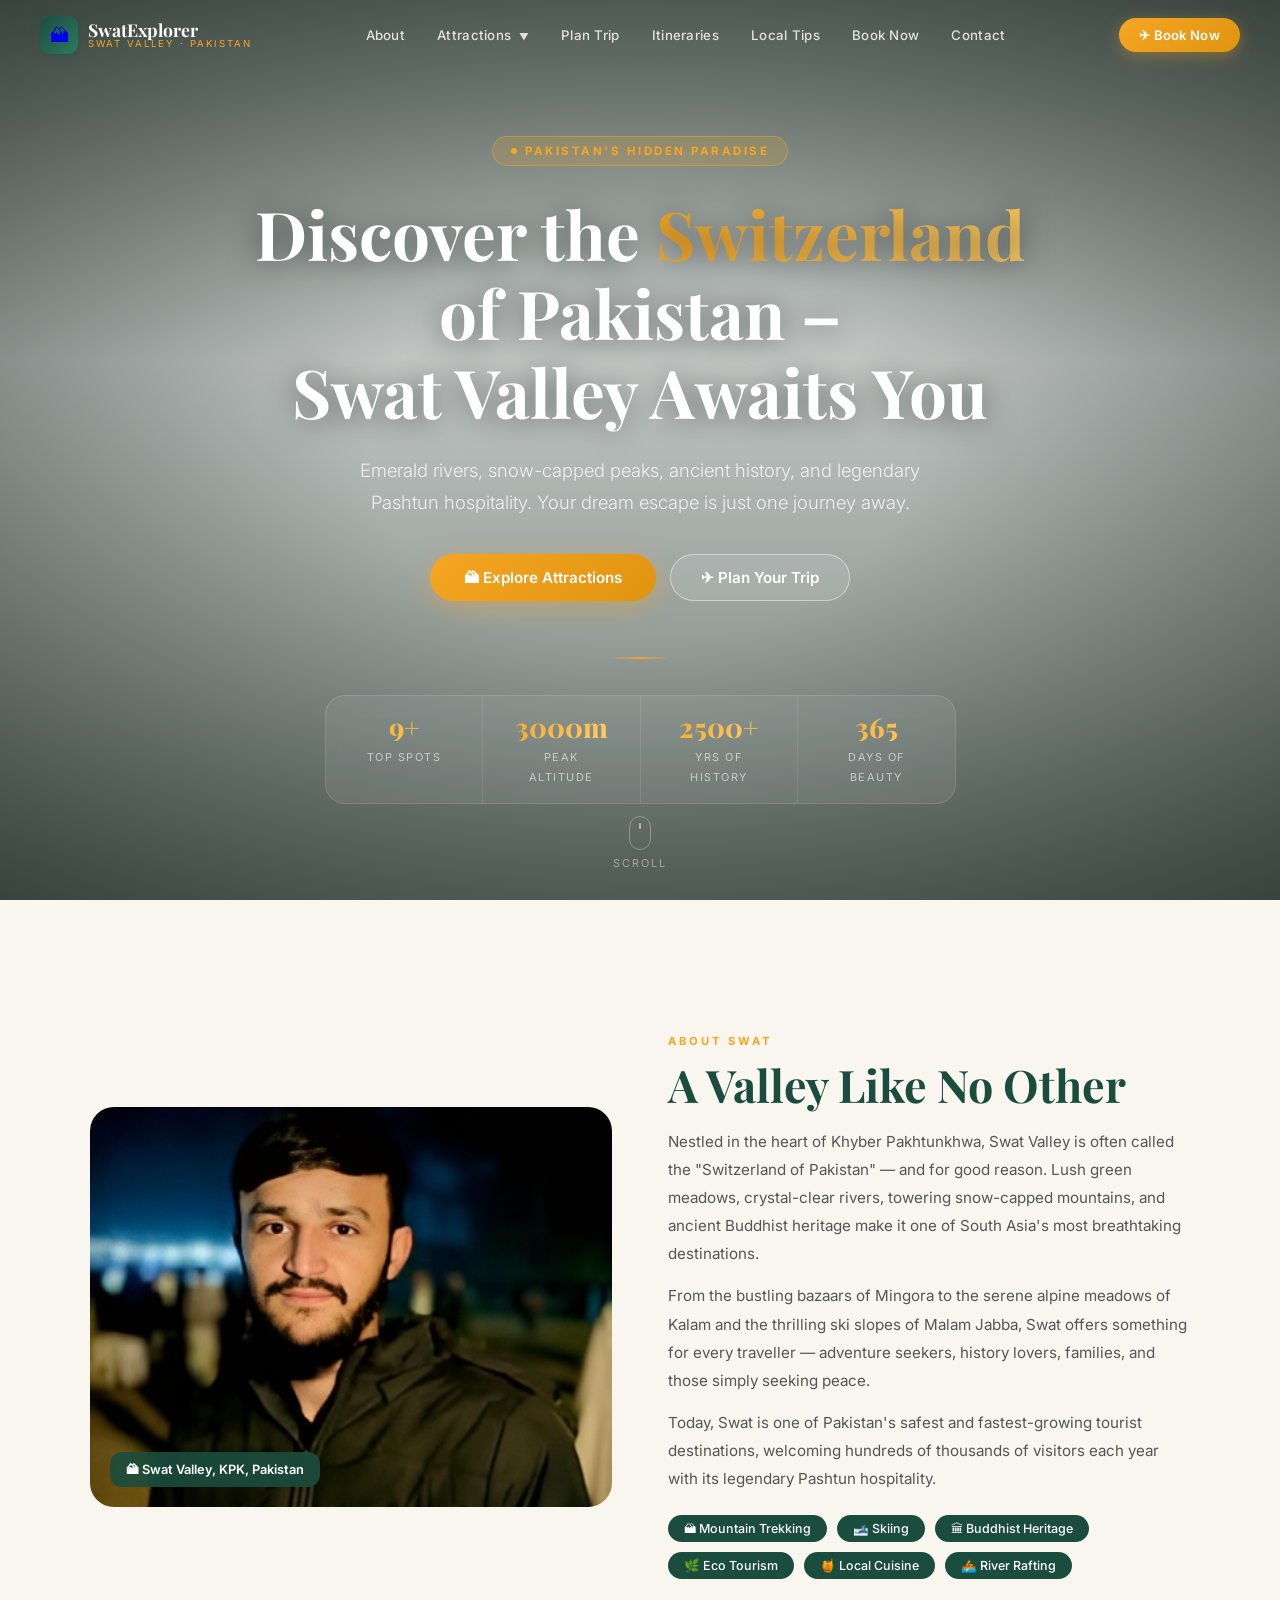
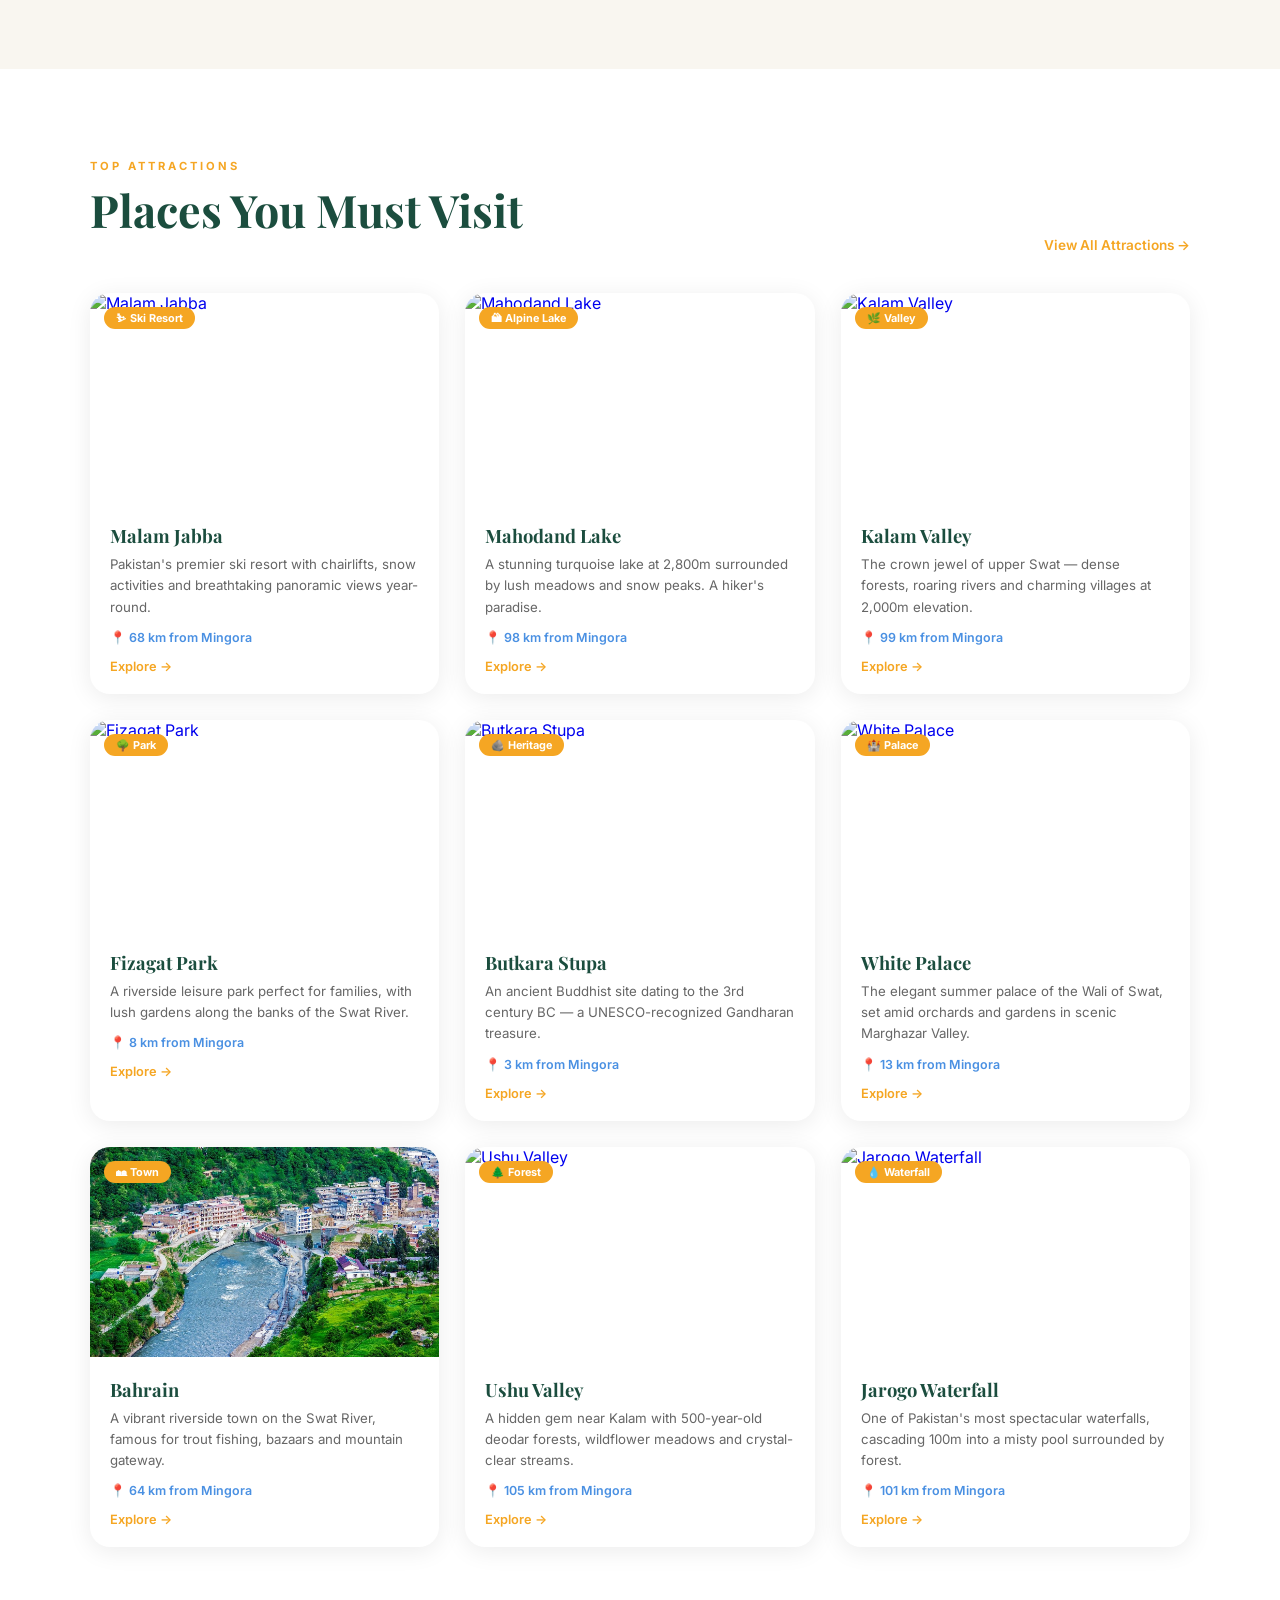
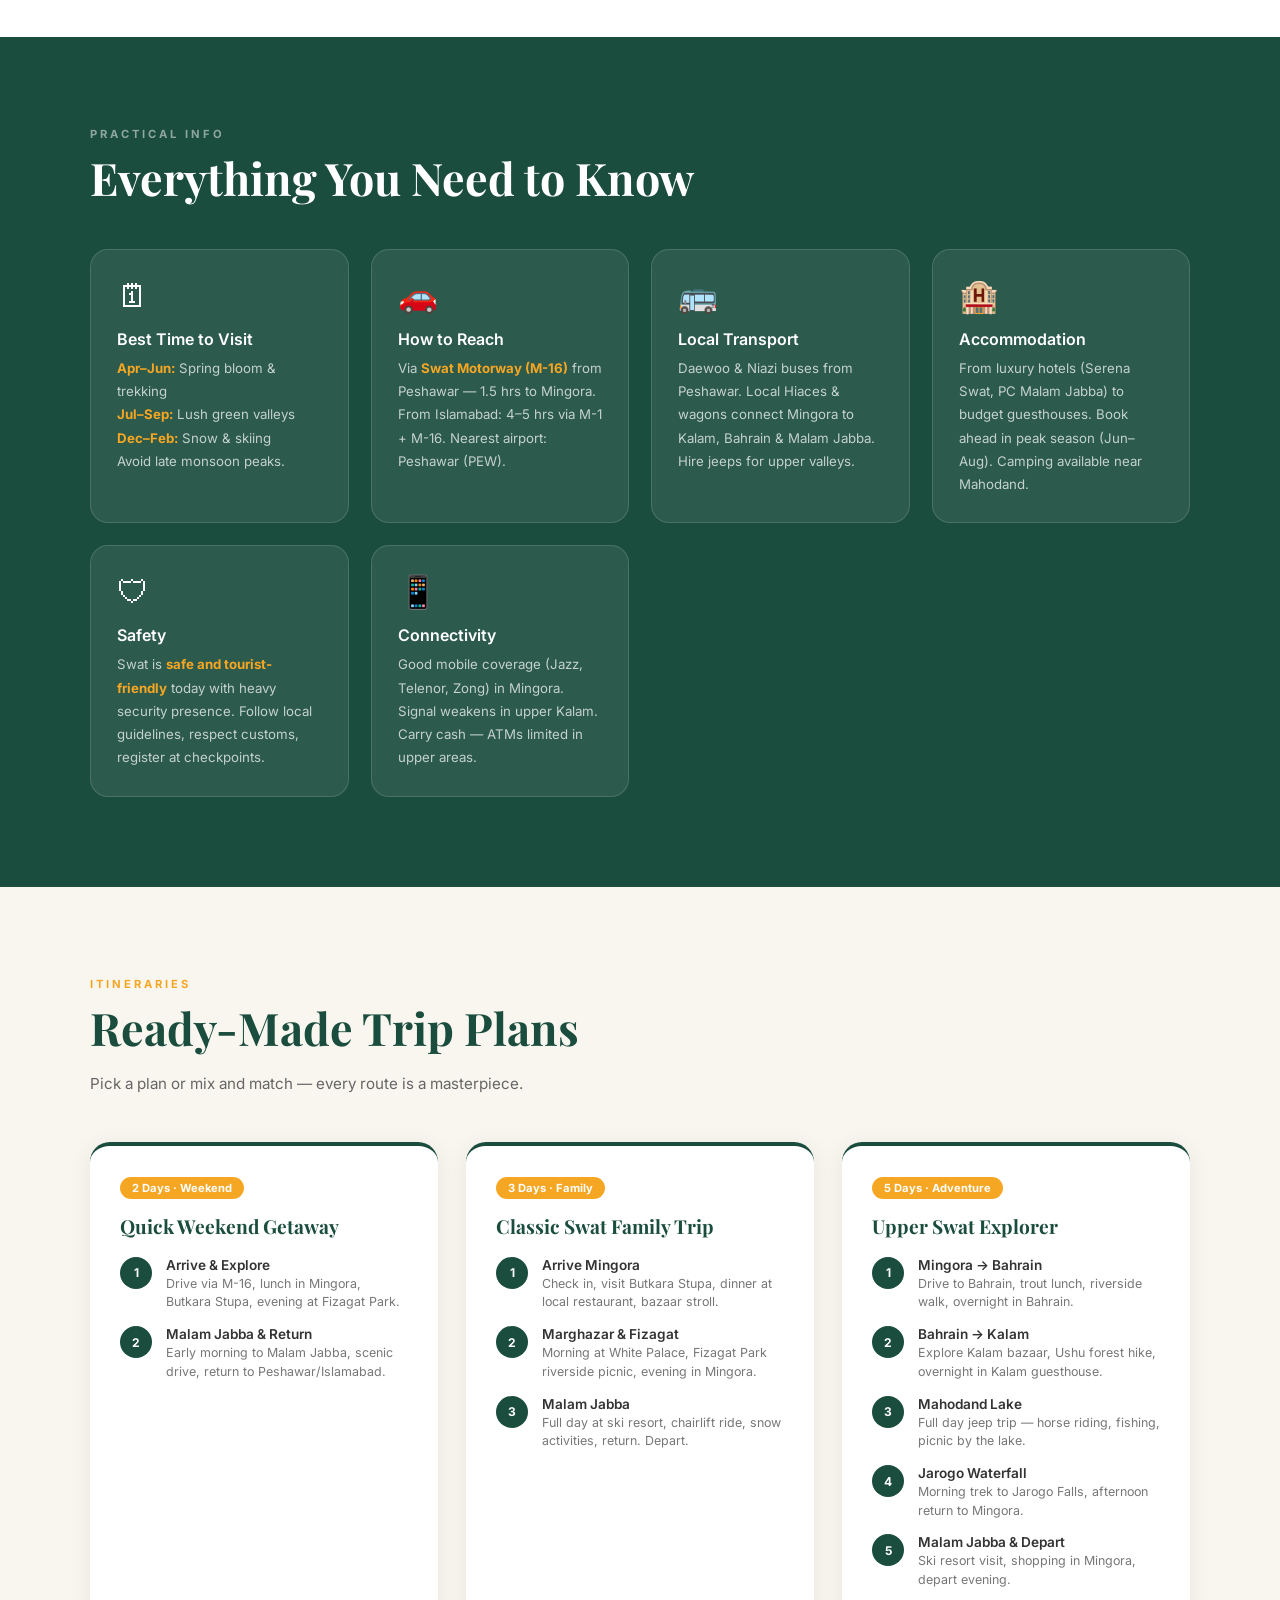
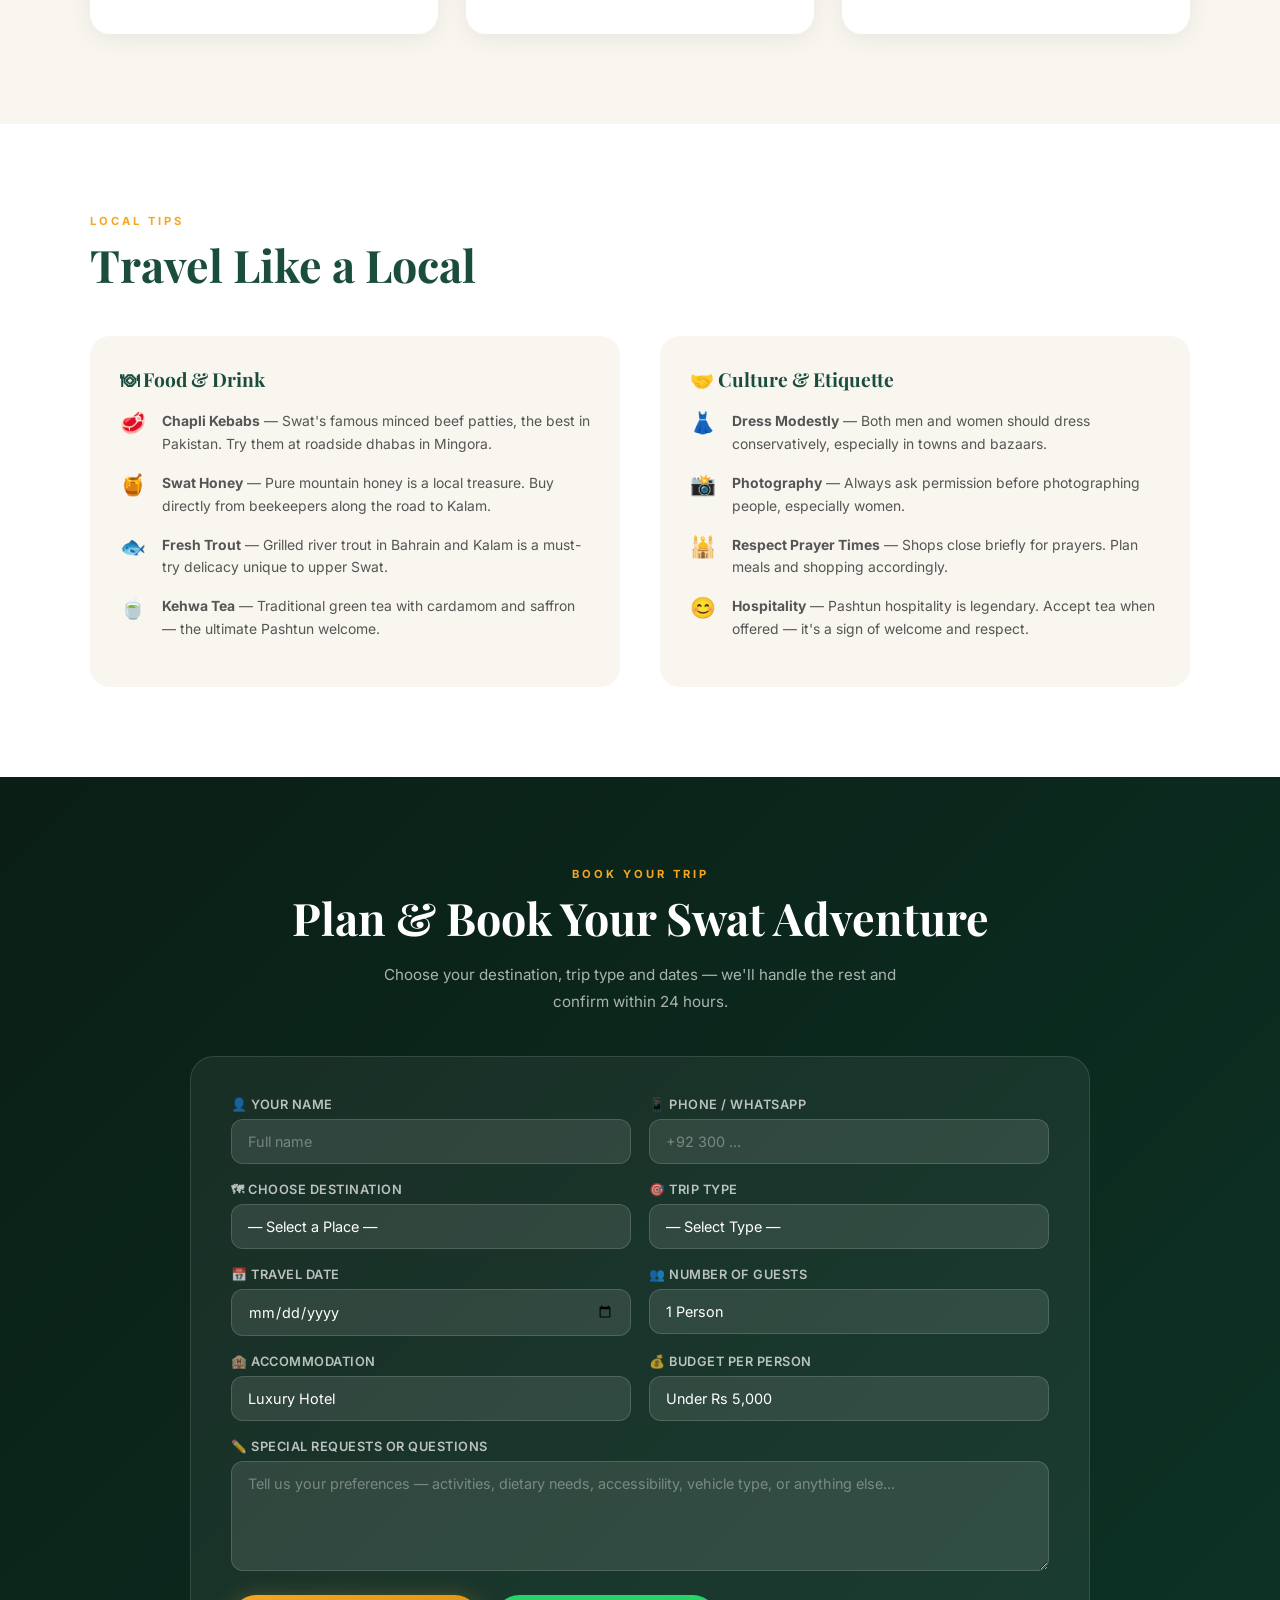
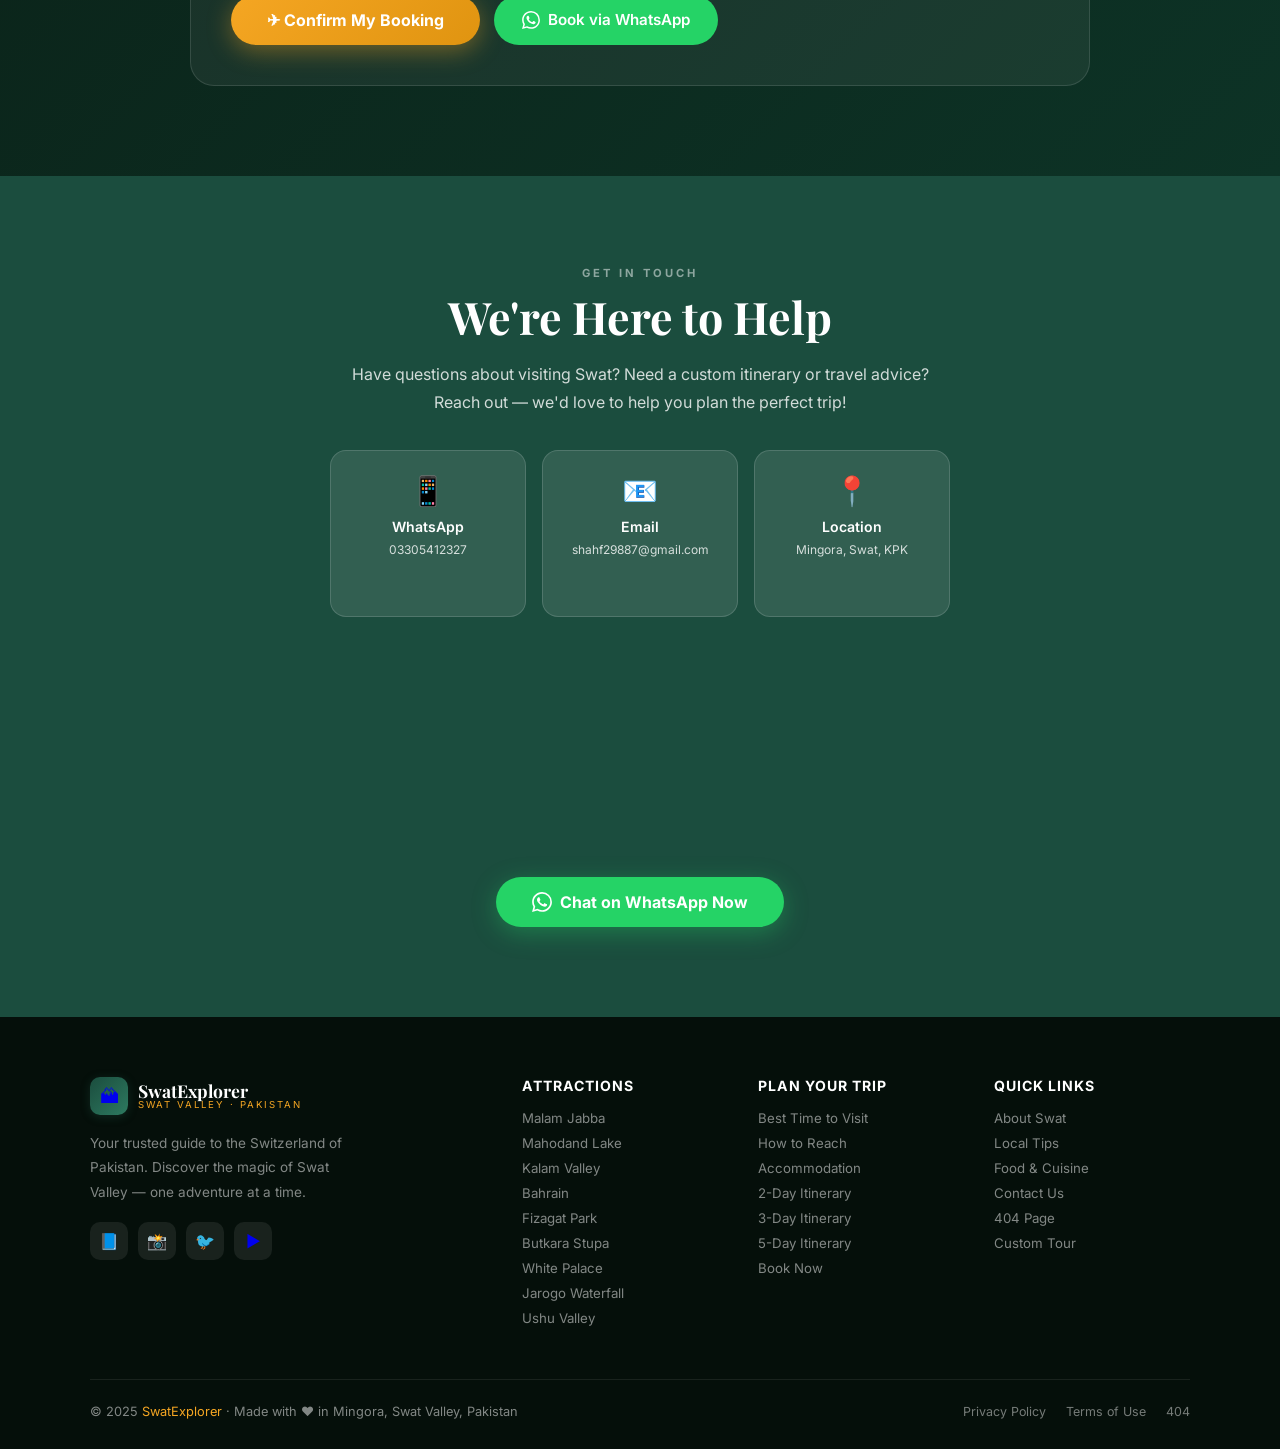
==== index.html @ f0c8b9e4 "🏔 SwatExplorer - Full Project Launch" ====
<!DOCTYPE html>
<html lang="en">
<head>
<meta charset="UTF-8"/>
<meta name="viewport" content="width=device-width, initial-scale=1.0"/>
<title>Swat Valley Explorer – Discover the Switzerland of Pakistan</title>
<link rel="icon" href="data:image/svg+xml,<svg xmlns=%22http://www.w3.org/2000/svg%22 viewBox=%220 0 100 100%22><text y=%22.9em%22 font-size=%2290%22>🏔</text></svg>"/>
<link href="https://fonts.googleapis.com/css2?family=Playfair+Display:wght@700;800;900&family=Inter:wght@300;400;500;600&display=swap" rel="stylesheet"/>
<link href="/css/home.css" rel="stylesheet">
</head>
<body>

<!-- NAV -->
<nav id="mainNav">
  <a href="index.html" class="logo">
    <div class="logo-icon">🏔</div>
    <div class="logo-text">
      <span>SwatExplorer</span>
      <span>Swat Valley · Pakistan</span>
    </div>
  </a>
  <div class="nav-center">
    <a href="#about" class="nav-link">About</a>
    <div class="nav-link has-drop">
      Attractions <span class="drop-arrow">▼</span>
      <div class="dropdown">
        <a href="malam-jabba.html" class="drop-item"><div class="di">⛷</div>Malam Jabba</a>
        <a href="mahodand.html" class="drop-item"><div class="di">🏔</div>Mahodand Lake</a>
        <a href="kalam.html" class="drop-item"><div class="di">🌿</div>Kalam Valley</a>
        <a href="bahrain.html" class="drop-item"><div class="di">🏘</div>Bahrain</a>
        <a href="fizagat.html" class="drop-item"><div class="di">🌳</div>Fizagat Park</a>
        <a href="butkara.html" class="drop-item"><div class="di">🪨</div>Butkara Stupa</a>
        <a href="white-palace.html" class="drop-item"><div class="di">🏰</div>White Palace</a>
        <a href="jarogo.html" class="drop-item"><div class="di">💧</div>Jarogo Waterfall</a>
        <a href="ushu-valley.html" class="drop-item"><div class="di">🌲</div>Ushu Valley</a>
        <a href="#attractions" class="drop-item"><div class="di">➕</div>View All</a>
      </div>
    </div>
    <a href="#practical" class="nav-link">Plan Trip</a>
    <a href="#itineraries" class="nav-link">Itineraries</a>
    <a href="#tips" class="nav-link">Local Tips</a>
    <a href="#booking" class="nav-link">Book Now</a>
    <a href="#contact" class="nav-link">Contact</a>
  </div>
  <div style="display:flex;align-items:center;gap:12px;">
    <a href="booking.html" class="nav-cta">✈ Book Now</a>
    <button class="hamburger" id="hamburger" onclick="toggleDrawer()"><span></span><span></span><span></span></button>
  </div>
</nav>

<!-- MOBILE DRAWER -->
<div class="drawer-overlay" id="drawerOverlay" onclick="toggleDrawer()"></div>
<div class="mobile-drawer" id="mobileDrawer">
  <div class="drawer-section-label">Navigate</div>
  <a href="#about" class="drawer-link" onclick="toggleDrawer()"><div class="dl-icon">ℹ️</div>About Swat</a>
  <a href="#practical" class="drawer-link" onclick="toggleDrawer()"><div class="dl-icon">🗺</div>Plan Your Trip</a>
  <a href="#itineraries" class="drawer-link" onclick="toggleDrawer()"><div class="dl-icon">📋</div>Itineraries</a>
  <a href="#tips" class="drawer-link" onclick="toggleDrawer()"><div class="dl-icon">💡</div>Local Tips</a>
  <a href="#booking" class="drawer-link" onclick="toggleDrawer()"><div class="dl-icon">✈</div>Book Now</a>
  <a href="#contact" class="drawer-link" onclick="toggleDrawer()"><div class="dl-icon">📞</div>Contact</a>
  <div class="drawer-section-label">Top Attractions</div>
  <a href="malam-jabba.html" class="drawer-link"><div class="dl-icon">⛷</div>Malam Jabba</a>
  <a href="mahodand.html" class="drawer-link"><div class="dl-icon">🏔</div>Mahodand Lake</a>
  <a href="kalam.html" class="drawer-link"><div class="dl-icon">🌿</div>Kalam Valley</a>
  <a href="bahrain.html" class="drawer-link"><div class="dl-icon">🏘</div>Bahrain</a>
  <a href="fizagat.html" class="drawer-link"><div class="dl-icon">🌳</div>Fizagat Park</a>
  <a href="butkara.html" class="drawer-link"><div class="dl-icon">🪨</div>Butkara Stupa</a>
  <a href="white-palace.html" class="drawer-link"><div class="dl-icon">🏰</div>White Palace</a>
  <a href="jarogo.html" class="drawer-link"><div class="dl-icon">💧</div>Jarogo Waterfall</a>
  <a href="ushu-valley.html" class="drawer-link"><div class="dl-icon">🌲</div>Ushu Valley</a>
  <div class="drawer-cta"><a href="#booking" onclick="toggleDrawer()">✈ Book Your Trip Now</a></div>
</div>

<!-- HERO -->
<section class="hero" id="home">
  <div class="hero-bg"></div>
  <div class="hero-overlay"></div>
  <div class="hero-overlay2"></div>
  <div class="hero-content">
    <div class="hero-badge"><span class="badge-dot"></span>Pakistan's Hidden Paradise</div>
    <h1>Discover the <em>Switzerland</em><br>of Pakistan –<br>Swat Valley Awaits You</h1>
    <p class="hero-sub">Emerald rivers, snow-capped peaks, ancient history, and legendary Pashtun hospitality. Your dream escape is just one journey away.</p>
    <div class="hero-btns">
      <a href="#attractions" class="btn-primary">🏔 Explore Attractions</a>
      <a href="#booking" class="btn-outline">✈ Plan Your Trip</a>
    </div>
    <div class="hero-divider"></div>
    <div class="hero-stats">
      <div class="stat"><span class="num">9+</span><span class="lbl">Top Spots</span></div>
      <div class="stat"><span class="num">3000m</span><span class="lbl">Peak Altitude</span></div>
      <div class="stat"><span class="num">2500+</span><span class="lbl">Yrs of History</span></div>
      <div class="stat"><span class="num">365</span><span class="lbl">Days of Beauty</span></div>
    </div>
  </div>
  <div class="scroll-hint">
    <div class="scroll-mouse"><div class="scroll-wheel"></div></div>
    <span>Scroll</span>
  </div>
</section>

<!-- ABOUT -->
<section id="about">
  <div class="container">
    <div class="about-grid">
      <div class="reveal-left">
        <div class="about-img">
          <img src="/images/my-photo.jpg" alt="About Swat Valley"/>
          <div class="about-img-badge">🏔 Swat Valley, KPK, Pakistan</div>
        </div>
      </div>
      <div class="reveal-right">
        <div class="sec-label">About Swat</div>
        <h2 class="sec-title">A Valley Like No Other</h2>
        <div class="about-text">
          <p>Nestled in the heart of Khyber Pakhtunkhwa, Swat Valley is often called the "Switzerland of Pakistan" — and for good reason. Lush green meadows, crystal-clear rivers, towering snow-capped mountains, and ancient Buddhist heritage make it one of South Asia's most breathtaking destinations.</p>
          <p>From the bustling bazaars of Mingora to the serene alpine meadows of Kalam and the thrilling ski slopes of Malam Jabba, Swat offers something for every traveller — adventure seekers, history lovers, families, and those simply seeking peace.</p>
          <p>Today, Swat is one of Pakistan's safest and fastest-growing tourist destinations, welcoming hundreds of thousands of visitors each year with its legendary Pashtun hospitality.</p>
        </div>
        <div class="about-pills">
          <span class="pill">🏔 Mountain Trekking</span>
          <span class="pill">🎿 Skiing</span>
          <span class="pill">🏛 Buddhist Heritage</span>
          <span class="pill">🌿 Eco Tourism</span>
          <span class="pill">🍯 Local Cuisine</span>
          <span class="pill">🚣 River Rafting</span>
        </div>
      </div>
    </div>
  </div>
</section>

<!-- ATTRACTIONS -->
<section id="attractions">
  <div class="container">
    <div class="attractions-header reveal">
      <div>
        <div class="sec-label">Top Attractions</div>
        <h2 class="sec-title">Places You Must Visit</h2>
      </div>
      <a href="#attractions" class="view-all">View All Attractions →</a>
    </div>
    <div class="cards-grid stagger">
      <a href="malam-jabba.html" class="card">
        <div class="card-img"><img src="https://images.unsplash.com/photo-1506905925346-21bda4d32df4?w=600&q=80" alt="Malam Jabba"/><span class="card-badge">⛷ Ski Resort</span></div>
        <div class="card-body"><h3>Malam Jabba</h3><p>Pakistan's premier ski resort with chairlifts, snow activities and breathtaking panoramic views year-round.</p><div class="card-dist">📍 68 km from Mingora</div><div class="card-arrow">Explore →</div></div>
      </a>
      <a href="mahodand.html" class="card">
        <div class="card-img"><img src="https://images.unsplash.com/photo-1464822759023-fed622ff2c3b?w=600&q=80" alt="Mahodand Lake"/><span class="card-badge">🏔 Alpine Lake</span></div>
        <div class="card-body"><h3>Mahodand Lake</h3><p>A stunning turquoise lake at 2,800m surrounded by lush meadows and snow peaks. A hiker's paradise.</p><div class="card-dist">📍 98 km from Mingora</div><div class="card-arrow">Explore →</div></div>
      </a>
      <a href="kalam.html" class="card">
        <div class="card-img"><img src="https://images.unsplash.com/photo-1586348943529-beaae6c28db9?w=600&q=80" alt="Kalam Valley"/><span class="card-badge">🌿 Valley</span></div>
        <div class="card-body"><h3>Kalam Valley</h3><p>The crown jewel of upper Swat — dense forests, roaring rivers and charming villages at 2,000m elevation.</p><div class="card-dist">📍 99 km from Mingora</div><div class="card-arrow">Explore →</div></div>
      </a>
      <a href="fizagat.html" class="card">
        <div class="card-img"><img src="https://images.unsplash.com/photo-1518021964703-4b2030f03085?w=600&q=80" alt="Fizagat Park"/><span class="card-badge">🌳 Park</span></div>
        <div class="card-body"><h3>Fizagat Park</h3><p>A riverside leisure park perfect for families, with lush gardens along the banks of the Swat River.</p><div class="card-dist">📍 8 km from Mingora</div><div class="card-arrow">Explore →</div></div>
      </a>
      <a href="butkara.html" class="card">
        <div class="card-img"><img src="https://images.unsplash.com/photo-1549880338-65ddcdfd017b?w=600&q=80" alt="Butkara Stupa"/><span class="card-badge">🪨 Heritage</span></div>
        <div class="card-body"><h3>Butkara Stupa</h3><p>An ancient Buddhist site dating to the 3rd century BC — a UNESCO-recognized Gandharan treasure.</p><div class="card-dist">📍 3 km from Mingora</div><div class="card-arrow">Explore →</div></div>
      </a>
      <a href="white-palace.html" class="card">
        <div class="card-img"><img src="https://images.unsplash.com/photo-1561361058-c24cecae35ca?w=600&q=80" alt="White Palace"/><span class="card-badge">🏰 Palace</span></div>
        <div class="card-body"><h3>White Palace</h3><p>The elegant summer palace of the Wali of Swat, set amid orchards and gardens in scenic Marghazar Valley.</p><div class="card-dist">📍 13 km from Mingora</div><div class="card-arrow">Explore →</div></div>
      </a>
      <a href="bahrain.html" class="card">
        <div class="card-img"><img src="/images/bahrain.jpg" alt="Bahrain"/><span class="card-badge">🏘 Town</span></div>
        <div class="card-body"><h3>Bahrain</h3><p>A vibrant riverside town on the Swat River, famous for trout fishing, bazaars and mountain gateway.</p><div class="card-dist">📍 64 km from Mingora</div><div class="card-arrow">Explore →</div></div>
      </a>
      <a href="ushu-valley.html" class="card">
        <div class="card-img"><img src="https://images.unsplash.com/photo-1500534314209-a25ddb2bd429?w=600&q=80" alt="Ushu Valley"/><span class="card-badge">🌲 Forest</span></div>
        <div class="card-body"><h3>Ushu Valley</h3><p>A hidden gem near Kalam with 500-year-old deodar forests, wildflower meadows and crystal-clear streams.</p><div class="card-dist">📍 105 km from Mingora</div><div class="card-arrow">Explore →</div></div>
      </a>
      <a href="jarogo.html" class="card">
        <div class="card-img"><img src="https://images.unsplash.com/photo-1432405972618-c60b0225b8f9?w=600&q=80" alt="Jarogo Waterfall"/><span class="card-badge">💧 Waterfall</span></div>
        <div class="card-body"><h3>Jarogo Waterfall</h3><p>One of Pakistan's most spectacular waterfalls, cascading 100m into a misty pool surrounded by forest.</p><div class="card-dist">📍 101 km from Mingora</div><div class="card-arrow">Explore →</div></div>
      </a>
    </div>
  </div>
</section>

<!-- PRACTICAL -->
<section id="practical">
  <div class="container">
    <div class="reveal">
      <div class="sec-label" style="color:rgba(255,255,255,0.5)">Practical Info</div>
      <h2 class="sec-title" style="color:#fff">Everything You Need to Know</h2>
    </div>
    <div class="practical-grid stagger">
      <div class="pcard"><div class="pcard-icon">🗓</div><h4>Best Time to Visit</h4><p><strong style="color:var(--orange)">Apr–Jun:</strong> Spring bloom & trekking<br><strong style="color:var(--orange)">Jul–Sep:</strong> Lush green valleys<br><strong style="color:var(--orange)">Dec–Feb:</strong> Snow & skiing<br>Avoid late monsoon peaks.</p></div>
      <div class="pcard"><div class="pcard-icon">🚗</div><h4>How to Reach</h4><p>Via <strong style="color:var(--orange)">Swat Motorway (M-16)</strong> from Peshawar — 1.5 hrs to Mingora. From Islamabad: 4–5 hrs via M-1 + M-16. Nearest airport: Peshawar (PEW).</p></div>
      <div class="pcard"><div class="pcard-icon">🚌</div><h4>Local Transport</h4><p>Daewoo & Niazi buses from Peshawar. Local Hiaces & wagons connect Mingora to Kalam, Bahrain & Malam Jabba. Hire jeeps for upper valleys.</p></div>
      <div class="pcard"><div class="pcard-icon">🏨</div><h4>Accommodation</h4><p>From luxury hotels (Serena Swat, PC Malam Jabba) to budget guesthouses. Book ahead in peak season (Jun–Aug). Camping available near Mahodand.</p></div>
      <div class="pcard"><div class="pcard-icon">🛡</div><h4>Safety</h4><p>Swat is <strong style="color:var(--orange)">safe and tourist-friendly</strong> today with heavy security presence. Follow local guidelines, respect customs, register at checkpoints.</p></div>
      <div class="pcard"><div class="pcard-icon">📱</div><h4>Connectivity</h4><p>Good mobile coverage (Jazz, Telenor, Zong) in Mingora. Signal weakens in upper Kalam. Carry cash — ATMs limited in upper areas.</p></div>
    </div>
  </div>
</section>

<!-- ITINERARIES -->
<section id="itineraries">
  <div class="container">
    <div class="reveal">
      <div class="sec-label">Itineraries</div>
      <h2 class="sec-title">Ready-Made Trip Plans</h2>
      <p class="sec-sub">Pick a plan or mix and match — every route is a masterpiece.</p>
    </div>
    <div class="itin-grid stagger">
      <div class="itin-card">
        <span class="tag">2 Days · Weekend</span>
        <h3>Quick Weekend Getaway</h3>
        <div class="day"><div class="day-num">1</div><div class="day-info"><h5>Arrive & Explore</h5><p>Drive via M-16, lunch in Mingora, Butkara Stupa, evening at Fizagat Park.</p></div></div>
        <div class="day"><div class="day-num">2</div><div class="day-info"><h5>Malam Jabba & Return</h5><p>Early morning to Malam Jabba, scenic drive, return to Peshawar/Islamabad.</p></div></div>
      </div>
      <div class="itin-card">
        <span class="tag">3 Days · Family</span>
        <h3>Classic Swat Family Trip</h3>
        <div class="day"><div class="day-num">1</div><div class="day-info"><h5>Arrive Mingora</h5><p>Check in, visit Butkara Stupa, dinner at local restaurant, bazaar stroll.</p></div></div>
        <div class="day"><div class="day-num">2</div><div class="day-info"><h5>Marghazar & Fizagat</h5><p>Morning at White Palace, Fizagat Park riverside picnic, evening in Mingora.</p></div></div>
        <div class="day"><div class="day-num">3</div><div class="day-info"><h5>Malam Jabba</h5><p>Full day at ski resort, chairlift ride, snow activities, return. Depart.</p></div></div>
      </div>
      <div class="itin-card">
        <span class="tag">5 Days · Adventure</span>
        <h3>Upper Swat Explorer</h3>
        <div class="day"><div class="day-num">1</div><div class="day-info"><h5>Mingora → Bahrain</h5><p>Drive to Bahrain, trout lunch, riverside walk, overnight in Bahrain.</p></div></div>
        <div class="day"><div class="day-num">2</div><div class="day-info"><h5>Bahrain → Kalam</h5><p>Explore Kalam bazaar, Ushu forest hike, overnight in Kalam guesthouse.</p></div></div>
        <div class="day"><div class="day-num">3</div><div class="day-info"><h5>Mahodand Lake</h5><p>Full day jeep trip — horse riding, fishing, picnic by the lake.</p></div></div>
        <div class="day"><div class="day-num">4</div><div class="day-info"><h5>Jarogo Waterfall</h5><p>Morning trek to Jarogo Falls, afternoon return to Mingora.</p></div></div>
        <div class="day"><div class="day-num">5</div><div class="day-info"><h5>Malam Jabba & Depart</h5><p>Ski resort visit, shopping in Mingora, depart evening.</p></div></div>
      </div>
    </div>
  </div>
</section>

<!-- LOCAL TIPS -->
<section id="tips">
  <div class="container">
    <div class="reveal">
      <div class="sec-label">Local Tips</div>
      <h2 class="sec-title">Travel Like a Local</h2>
    </div>
    <div class="tips-grid">
      <div class="tip-box reveal-left">
        <h4>🍽 Food & Drink</h4>
        <div class="tip-item"><div class="tip-icon">🥩</div><p><strong>Chapli Kebabs</strong> — Swat's famous minced beef patties, the best in Pakistan. Try them at roadside dhabas in Mingora.</p></div>
        <div class="tip-item"><div class="tip-icon">🍯</div><p><strong>Swat Honey</strong> — Pure mountain honey is a local treasure. Buy directly from beekeepers along the road to Kalam.</p></div>
        <div class="tip-item"><div class="tip-icon">🐟</div><p><strong>Fresh Trout</strong> — Grilled river trout in Bahrain and Kalam is a must-try delicacy unique to upper Swat.</p></div>
        <div class="tip-item"><div class="tip-icon">🍵</div><p><strong>Kehwa Tea</strong> — Traditional green tea with cardamom and saffron — the ultimate Pashtun welcome.</p></div>
      </div>
      <div class="tip-box reveal-right">
        <h4>🤝 Culture & Etiquette</h4>
        <div class="tip-item"><div class="tip-icon">👗</div><p><strong>Dress Modestly</strong> — Both men and women should dress conservatively, especially in towns and bazaars.</p></div>
        <div class="tip-item"><div class="tip-icon">📸</div><p><strong>Photography</strong> — Always ask permission before photographing people, especially women.</p></div>
        <div class="tip-item"><div class="tip-icon">🕌</div><p><strong>Respect Prayer Times</strong> — Shops close briefly for prayers. Plan meals and shopping accordingly.</p></div>
        <div class="tip-item"><div class="tip-icon">😊</div><p><strong>Hospitality</strong> — Pashtun hospitality is legendary. Accept tea when offered — it's a sign of welcome and respect.</p></div>
      </div>
    </div>
  </div>
</section>

<!-- BOOKING -->
<section id="booking">
  <div class="container">
    <div class="booking-inner">
      <div class="reveal" style="text-align:center;">
        <div class="sec-label">Book Your Trip</div>
        <h2 class="sec-title" style="color:#fff;">Plan & Book Your Swat Adventure</h2>
        <p class="sec-sub" style="margin:0 auto 40px;">Choose your destination, trip type and dates — we'll handle the rest and confirm within 24 hours.</p>
      </div>
      <div class="booking-form-box reveal-scale">
        <div class="form-grid">
          <div class="form-group">
            <label>👤 Your Name</label>
            <input type="text" placeholder="Full name"/>
          </div>
          <div class="form-group">
            <label>📱 Phone / WhatsApp</label>
            <input type="text" placeholder="+92 300 ..."/>
          </div>
          <div class="form-group">
            <label>🗺 Choose Destination</label>
            <select>
              <option value="">— Select a Place —</option>
              <option>Malam Jabba – Ski Resort</option>
              <option>Mahodand Lake – Alpine Lake</option>
              <option>Kalam Valley – Upper Swat</option>
              <option>Bahrain – Riverside Town</option>
              <option>Fizagat Park – Riverside Park</option>
              <option>Butkara Stupa – Buddhist Heritage</option>
              <option>White Palace – Marghazar</option>
              <option>Jarogo Waterfall</option>
              <option>Ushu Valley – Ancient Forest</option>
              <option>Full Swat Tour – All Highlights</option>
            </select>
          </div>
          <div class="form-group">
            <label>🎯 Trip Type</label>
            <select>
              <option value="">— Select Type —</option>
              <option>Family Trip</option>
              <option>Adventure / Trekking</option>
              <option>Skiing / Snow Trip</option>
              <option>Honeymoon / Couple</option>
              <option>Weekend Getaway</option>
              <option>Group Tour</option>
              <option>Photography Tour</option>
              <option>Heritage / Cultural</option>
              <option>Camping & Outdoors</option>
              <option>School / Student Trip</option>
            </select>
          </div>
          <div class="form-group">
            <label>📅 Travel Date</label>
            <input type="date"/>
          </div>
          <div class="form-group">
            <label>👥 Number of Guests</label>
            <select>
              <option>1 Person</option>
              <option>2 Persons</option>
              <option>3–5 Persons</option>
              <option>6–10 Persons</option>
              <option>11–20 Persons</option>
              <option>20+ Persons</option>
            </select>
          </div>
          <div class="form-group">
            <label>🏨 Accommodation</label>
            <select>
              <option>Luxury Hotel</option>
              <option>Mid-range Guesthouse</option>
              <option>Budget Guesthouse</option>
              <option>Camping / Tent</option>
              <option>I'll arrange myself</option>
            </select>
          </div>
          <div class="form-group">
            <label>💰 Budget Per Person</label>
            <select>
              <option>Under Rs 5,000</option>
              <option>Rs 5,000 – 15,000</option>
              <option>Rs 15,000 – 30,000</option>
              <option>Rs 30,000 – 50,000</option>
              <option>Above Rs 50,000</option>
            </select>
          </div>
          <div class="form-group full">
            <label>✏️ Special Requests or Questions</label>
            <textarea placeholder="Tell us your preferences — activities, dietary needs, accessibility, vehicle type, or anything else..."></textarea>
          </div>
        </div>
        <div class="booking-actions">
          <button class="btn-book" onclick="submitBooking()">✈ Confirm My Booking</button>
          <a href="https://wa.me/923001234567?text=Hi!%20I%20want%20to%20book%20a%20trip%20to%20Swat%20Valley.%20Please%20help%20me%20plan!" target="_blank" class="btn-wa-book">
            <svg width="18" height="18" fill="currentColor" viewBox="0 0 24 24"><path d="M17.472 14.382c-.297-.149-1.758-.867-2.03-.967-.273-.099-.471-.148-.67.15-.197.297-.767.966-.94 1.164-.173.199-.347.223-.644.075-.297-.15-1.255-.463-2.39-1.475-.883-.788-1.48-1.761-1.653-2.059-.173-.297-.018-.458.13-.606.134-.133.298-.347.446-.52.149-.174.198-.298.298-.497.099-.198.05-.371-.025-.52-.075-.149-.669-1.612-.916-2.207-.242-.579-.487-.5-.669-.51-.173-.008-.371-.01-.57-.01-.198 0-.52.074-.792.372-.272.297-1.04 1.016-1.04 2.479 0 1.462 1.065 2.875 1.213 3.074.149.198 2.096 3.2 5.077 4.487.709.306 1.262.489 1.694.625.712.227 1.36.195 1.871.118.571-.085 1.758-.719 2.006-1.413.248-.694.248-1.289.173-1.413-.074-.124-.272-.198-.57-.347m-5.421 7.403h-.004a9.87 9.87 0 01-5.031-1.378l-.361-.214-3.741.982.998-3.648-.235-.374a9.86 9.86 0 01-1.51-5.26c.001-5.45 4.436-9.884 9.888-9.884 2.64 0 5.122 1.03 6.988 2.898a9.825 9.825 0 012.893 6.994c-.003 5.45-4.437 9.884-9.885 9.884m8.413-18.297A11.815 11.815 0 0012.05 0C5.495 0 .16 5.335.157 11.892c0 2.096.547 4.142 1.588 5.945L.057 24l6.305-1.654a11.882 11.882 0 005.683 1.448h.005c6.554 0 11.89-5.335 11.893-11.893a11.821 11.821 0 00-3.48-8.413z"/></svg>
            Book via WhatsApp
          </a>
        </div>
      </div>
    </div>
  </div>
</section>

<!-- CONTACT -->
<section id="contact">
  <div class="container">
    <div class="contact-inner reveal">
      <div class="sec-label" style="color:rgba(255,255,255,0.5)">Get In Touch</div>
      <h2 class="sec-title" style="color:#fff">We're Here to Help</h2>
      <p>Have questions about visiting Swat? Need a custom itinerary or travel advice? Reach out — we'd love to help you plan the perfect trip!</p>
      <div class="contact-methods">
        <a href="https://wa.me/923305412327?text=Hi!%20I%20want%20to%20plan%20a%20trip%20to%20Swat%20Valley." target="_blank" class="cm" style="text-decoration:none;">
          <span class="cm-icon">📱</span><h4>WhatsApp</h4><p>03305412327</p>
        </a>
        <a href="mailto:shahf29887@gmail.com" class="cm" style="text-decoration:none;">
          <span class="cm-icon">📧</span><h4>Email</h4><p>shahf29887@gmail.com</p>
        </a>
        <a href="https://maps.google.com/?q=Mingora,Swat,KPK,Pakistan" target="_blank" class="cm" style="text-decoration:none;">
          <span class="cm-icon">📍</span><h4>Location</h4><p>Mingora, Swat, KPK</p>
        </a>
      </div>
      <!-- Google Map Embed -->
      <div style="border-radius:16px;overflow:hidden;margin-bottom:28px;width:100%;height:200px;">
        <iframe
          src="https://www.google.com/maps/embed?pb=!1m18!1m12!1m3!1d13217.56!2d72.3609!3d34.7717!2m3!1f0!2f0!3f0!3m2!1i1024!2i768!4f13.1!3m3!1m2!1s0x38de4f4b4b4b4b4b%3A0x1234!2sMingora%2C+Swat%2C+KPK%2C+Pakistan!5e0!3m2!1sen!2s!4v1234567890"
          width="100%" height="200" style="border:0;" allowfullscreen="" loading="lazy"
          referrerpolicy="no-referrer-when-downgrade">
        </iframe>
      </div>
      <a href="https://wa.me/923305412327?text=Hi!%20I%20want%20to%20plan%20a%20trip%20to%20Swat%20Valley." target="_blank" class="btn-wa-main">
        <svg width="20" height="20" fill="currentColor" viewBox="0 0 24 24"><path d="M17.472 14.382c-.297-.149-1.758-.867-2.03-.967-.273-.099-.471-.148-.67.15-.197.297-.767.966-.94 1.164-.173.199-.347.223-.644.075-.297-.15-1.255-.463-2.39-1.475-.883-.788-1.48-1.761-1.653-2.059-.173-.297-.018-.458.13-.606.134-.133.298-.347.446-.52.149-.174.198-.298.298-.497.099-.198.05-.371-.025-.52-.075-.149-.669-1.612-.916-2.207-.242-.579-.487-.5-.669-.51-.173-.008-.371-.01-.57-.01-.198 0-.52.074-.792.372-.272.297-1.04 1.016-1.04 2.479 0 1.462 1.065 2.875 1.213 3.074.149.198 2.096 3.2 5.077 4.487.709.306 1.262.489 1.694.625.712.227 1.36.195 1.871.118.571-.085 1.758-.719 2.006-1.413.248-.694.248-1.289.173-1.413-.074-.124-.272-.198-.57-.347m-5.421 7.403h-.004a9.87 9.87 0 01-5.031-1.378l-.361-.214-3.741.982.998-3.648-.235-.374a9.86 9.86 0 01-1.51-5.26c.001-5.45 4.436-9.884 9.888-9.884 2.64 0 5.122 1.03 6.988 2.898a9.825 9.825 0 012.893 6.994c-.003 5.45-4.437 9.884-9.885 9.884m8.413-18.297A11.815 11.815 0 0012.05 0C5.495 0 .16 5.335.157 11.892c0 2.096.547 4.142 1.588 5.945L.057 24l6.305-1.654a11.882 11.882 0 005.683 1.448h.005c6.554 0 11.89-5.335 11.893-11.893a11.821 11.821 0 00-3.48-8.413z"/></svg>
        Chat on WhatsApp Now
      </a>
    </div>
  </div>
</section>

<!-- FOOTER -->
<footer>
  <div class="footer-inner">
    <div class="footer-grid">
      <div class="footer-brand">
        <a href="index.html" class="logo">
          <div class="logo-icon">🏔</div>
          <div class="logo-text"><span>SwatExplorer</span><span>Swat Valley · Pakistan</span></div>
        </a>
        <p>Your trusted guide to the Switzerland of Pakistan. Discover the magic of Swat Valley — one adventure at a time.</p>
        <div class="footer-social">
          <a href="#" class="social-btn">📘</a>
          <a href="#" class="social-btn">📸</a>
          <a href="#" class="social-btn">🐦</a>
          <a href="#" class="social-btn">▶️</a>
        </div>
      </div>
      <div class="footer-col">
        <h4>Attractions</h4>
        <a href="malam-jabba.html">Malam Jabba</a>
        <a href="mahodand.html">Mahodand Lake</a>
        <a href="kalam.html">Kalam Valley</a>
        <a href="bahrain.html">Bahrain</a>
        <a href="fizagat.html">Fizagat Park</a>
        <a href="butkara.html">Butkara Stupa</a>
        <a href="white-palace.html">White Palace</a>
        <a href="jarogo.html">Jarogo Waterfall</a>
        <a href="ushu-valley.html">Ushu Valley</a>
      </div>
      <div class="footer-col">
        <h4>Plan Your Trip</h4>
        <a href="#practical">Best Time to Visit</a>
        <a href="#practical">How to Reach</a>
        <a href="#practical">Accommodation</a>
        <a href="#itineraries">2-Day Itinerary</a>
        <a href="#itineraries">3-Day Itinerary</a>
        <a href="#itineraries">5-Day Itinerary</a>
        <a href="#booking">Book Now</a>
      </div>
      <div class="footer-col">
        <h4>Quick Links</h4>
        <a href="#about">About Swat</a>
        <a href="#tips">Local Tips</a>
        <a href="#tips">Food & Cuisine</a>
        <a href="#contact">Contact Us</a>
        <a href="404.html">404 Page</a>
        <a href="#booking">Custom Tour</a>
      </div>
    </div>
    <div class="footer-bottom">
      <p>© 2025 <span>SwatExplorer</span> · Made with ❤ in Mingora, Swat Valley, Pakistan</p>
      <div class="footer-links">
        <a href="#">Privacy Policy</a>
        <a href="#">Terms of Use</a>
        <a href="404.html">404</a>
      </div>
    </div>
  </div>
</footer>

<!-- SCROLL TO TOP -->
<button id="scrollTop" onclick="window.scrollTo({top:0,behavior:'smooth'})">↑</button>

<script>
// Click-based dropdown
document.querySelectorAll('.has-drop').forEach(el=>{
  el.addEventListener('click',e=>{
    e.stopPropagation();
    const isOpen=el.classList.contains('open');
    document.querySelectorAll('.has-drop').forEach(d=>d.classList.remove('open'));
    if(!isOpen)el.classList.add('open');
  });
});
document.addEventListener('click',()=>{
  document.querySelectorAll('.has-drop').forEach(d=>d.classList.remove('open'));
});
window.addEventListener('scroll',()=>{
  document.getElementById('mainNav').classList.toggle('scrolled',window.scrollY>50);
  document.getElementById('scrollTop').classList.toggle('show',window.scrollY>400);
});

// Mobile drawer
function toggleDrawer(){
  const h=document.getElementById('hamburger');
  const d=document.getElementById('mobileDrawer');
  const o=document.getElementById('drawerOverlay');
  h.classList.toggle('open');
  d.classList.toggle('open');
  o.classList.toggle('open');
  document.body.style.overflow=d.classList.contains('open')?'hidden':'';
}

// Scroll animations
const observer=new IntersectionObserver(entries=>{
  entries.forEach(e=>{if(e.isIntersecting)e.target.classList.add('visible');});
},{threshold:0.1,rootMargin:'0px 0px -50px 0px'});
document.querySelectorAll('.reveal,.reveal-left,.reveal-right,.reveal-scale,.stagger').forEach(el=>observer.observe(el));

// Smooth scroll for nav links
document.querySelectorAll('a[href^="#"]').forEach(a=>{
  a.addEventListener('click',e=>{
    const t=document.querySelector(a.getAttribute('href'));
    if(t){e.preventDefault();t.scrollIntoView({behavior:'smooth'});}
  });
});

// Booking submit
function submitBooking(){
  const name=document.querySelector('input[placeholder="Full name"]').value;
  if(!name.trim()){alert('Please enter your name to continue.');return;}
  alert(`🎉 Thank you, ${name}!\n\nYour booking request has been received. Our team will contact you within 24 hours to confirm your Swat adventure!\n\n✈ SwatExplorer Team`);
}
</script>
</body>
</html>
---- css/home.css ----
:root{--green:#1B4D3E;--blue:#4A90E2;--orange:#F5A623;--dark:#0a1e15;--light:#F9F6F0;}
*{margin:0;padding:0;box-sizing:border-box;}
html{scroll-behavior:smooth;}
body{font-family:'Inter',sans-serif;background:#fff;color:#222;overflow-x:hidden;}

/* ── NAV ── */
nav{position:fixed;top:0;left:0;width:100%;z-index:1000;padding:0 40px;height:70px;display:flex;align-items:center;justify-content:space-between;background:transparent;transition:background .4s,backdrop-filter .4s,box-shadow .4s;}
nav.scrolled{background:rgba(10,30,22,0.93);backdrop-filter:blur(14px);box-shadow:0 2px 30px rgba(0,0,0,0.3);}
.logo{display:flex;align-items:center;gap:10px;text-decoration:none;}
.logo-icon{width:38px;height:38px;background:linear-gradient(135deg,var(--green),#2d7a60);border-radius:10px;display:flex;align-items:center;justify-content:center;font-size:1.2rem;box-shadow:0 2px 10px rgba(27,77,62,0.4);}
.logo-text{display:flex;flex-direction:column;line-height:1;}
.logo-text span:first-child{font-family:'Playfair Display',serif;font-size:1.1rem;color:#fff;font-weight:700;}
.logo-text span:last-child{font-size:0.6rem;color:var(--orange);letter-spacing:2px;text-transform:uppercase;}
.nav-center{display:flex;align-items:center;gap:4px;}
.nav-link{position:relative;color:rgba(255,255,255,0.82);text-decoration:none;font-size:0.83rem;font-weight:500;padding:8px 14px;border-radius:8px;transition:.2s;letter-spacing:.3px;}
.nav-link:hover{color:#fff;background:rgba(255,255,255,0.08);}
.nav-link::after{content:'';position:absolute;bottom:4px;left:50%;transform:translateX(-50%);width:0;height:2px;background:var(--orange);border-radius:2px;transition:width .25s;}
.nav-link:hover::after{width:60%;}
.has-drop{position:relative;}
.has-drop .drop-arrow{font-size:0.6rem;margin-left:3px;transition:transform .2s;}
.has-drop .drop-arrow{transition:transform .2s;}
.has-drop.open .drop-arrow{transform:rotate(180deg);}
.dropdown{position:absolute;top:calc(100% + 2px);left:50%;transform:translateX(-50%) translateY(-6px);background:rgba(10,30,22,0.97);border:1px solid rgba(255,255,255,0.1);border-radius:14px;padding:10px;min-width:210px;opacity:0;pointer-events:none;transition:opacity .22s,transform .22s;backdrop-filter:blur(12px);box-shadow:0 20px 60px rgba(0,0,0,0.4);z-index:200;}
.has-drop.open .dropdown{opacity:1;pointer-events:all;transform:translateX(-50%) translateY(0);}
.drop-item{display:flex;align-items:center;gap:10px;padding:9px 12px;border-radius:9px;color:rgba(255,255,255,0.8);font-size:0.82rem;text-decoration:none;transition:.18s;}
.drop-item:hover{background:rgba(245,166,35,0.12);color:var(--orange);}
.drop-item .di{width:28px;height:28px;border-radius:7px;background:rgba(27,77,62,0.6);display:flex;align-items:center;justify-content:center;font-size:0.9rem;}
.nav-cta{background:linear-gradient(135deg,var(--orange),#e09410);color:#fff;font-weight:600;font-size:0.82rem;padding:9px 20px;border-radius:50px;text-decoration:none;letter-spacing:.3px;box-shadow:0 4px 16px rgba(245,166,35,0.35);transition:.2s;white-space:nowrap;}
.nav-cta:hover{transform:translateY(-2px);box-shadow:0 8px 24px rgba(245,166,35,0.45);}
.hamburger{display:none;flex-direction:column;justify-content:center;gap:5px;width:40px;height:40px;cursor:pointer;background:rgba(255,255,255,0.08);border-radius:10px;padding:8px;border:none;}
.hamburger span{display:block;height:2px;background:#fff;border-radius:2px;transition:.3s;}
.hamburger.open span:nth-child(1){transform:rotate(45deg) translate(5px,5px);}
.hamburger.open span:nth-child(2){opacity:0;transform:scaleX(0);}
.hamburger.open span:nth-child(3){transform:rotate(-45deg) translate(5px,-5px);}
.mobile-drawer{position:fixed;top:0;right:-100%;width:min(320px,85vw);height:100vh;background:linear-gradient(180deg,#0d2a1f,#0a1e15);z-index:999;padding:80px 24px 32px;transition:right .35s cubic-bezier(.4,0,.2,1);box-shadow:-10px 0 60px rgba(0,0,0,0.5);display:flex;flex-direction:column;gap:6px;overflow-y:auto;}
.mobile-drawer.open{right:0;}
.drawer-overlay{position:fixed;inset:0;background:rgba(0,0,0,0.6);z-index:998;opacity:0;pointer-events:none;transition:opacity .3s;}
.drawer-overlay.open{opacity:1;pointer-events:all;}
.drawer-section-label{color:rgba(255,255,255,0.35);font-size:0.65rem;letter-spacing:2px;text-transform:uppercase;font-weight:600;margin:16px 0 6px 12px;}
.drawer-link{display:flex;align-items:center;gap:12px;padding:12px 14px;border-radius:12px;color:rgba(255,255,255,0.85);font-size:0.9rem;font-weight:500;text-decoration:none;transition:.18s;}
.drawer-link:hover{background:rgba(255,255,255,0.07);color:#fff;}
.drawer-link .dl-icon{width:34px;height:34px;border-radius:9px;background:rgba(27,77,62,0.7);display:flex;align-items:center;justify-content:center;font-size:1rem;flex-shrink:0;}
.drawer-cta{margin-top:auto;padding-top:24px;border-top:1px solid rgba(255,255,255,0.08);}
.drawer-cta a{display:block;text-align:center;background:linear-gradient(135deg,var(--orange),#e09410);color:#fff;font-weight:600;padding:13px;border-radius:12px;text-decoration:none;}

/* ── HERO ── */
.hero{position:relative;min-height:100vh;display:flex;align-items:center;justify-content:center;text-align:center;overflow:hidden;padding:100px 24px 60px;}
.hero-bg{position:absolute;inset:0;background:url('https://images.unsplash.com/photo-1589308078059-be1415eab4c3?w=1800&q=85') center/cover no-repeat;animation:slowZoom 18s ease-in-out infinite alternate;}
@keyframes slowZoom{from{transform:scale(1.06);}to{transform:scale(1.13);}}
.hero-overlay{position:absolute;inset:0;background:linear-gradient(to bottom,rgba(10,30,20,0.6) 0%,rgba(10,30,20,0.25) 40%,rgba(10,30,20,0.6) 100%);}
.hero-overlay2{position:absolute;inset:0;background:radial-gradient(ellipse at center,transparent 30%,rgba(5,15,10,0.5) 100%);}
.hero-content{position:relative;z-index:2;max-width:820px;display:flex;flex-direction:column;align-items:center;}
.hero-badge{display:inline-flex;align-items:center;gap:8px;background:rgba(245,166,35,0.18);border:1px solid rgba(245,166,35,0.45);color:var(--orange);font-size:0.72rem;font-weight:700;letter-spacing:2.5px;text-transform:uppercase;padding:7px 18px;border-radius:50px;margin-bottom:28px;backdrop-filter:blur(6px);animation:fadeDown .8s ease both;}
.badge-dot{width:6px;height:6px;background:var(--orange);border-radius:50%;animation:pulse 2s infinite;}
@keyframes pulse{0%,100%{opacity:1;transform:scale(1);}50%{opacity:.5;transform:scale(1.4);}}
.hero h1{font-family:'Playfair Display',serif;font-size:clamp(2.2rem,5.5vw,4.2rem);color:#fff;line-height:1.18;margin-bottom:22px;text-shadow:0 2px 30px rgba(0,0,0,0.5);animation:fadeUp .9s .2s ease both;}
.hero h1 em{color:var(--orange);font-style:normal;background:linear-gradient(135deg,var(--orange),#ffcf6b);-webkit-background-clip:text;-webkit-text-fill-color:transparent;background-clip:text;}
.hero-sub{color:rgba(255,255,255,0.82);font-size:clamp(0.95rem,2vw,1.15rem);line-height:1.75;max-width:560px;margin-bottom:36px;font-weight:300;animation:fadeUp .9s .35s ease both;}
.hero-btns{display:flex;gap:14px;flex-wrap:wrap;justify-content:center;margin-bottom:56px;animation:fadeUp .9s .5s ease both;}
.btn-primary{background:linear-gradient(135deg,var(--orange),#e09410);color:#fff;padding:14px 34px;border-radius:50px;font-weight:600;font-size:0.95rem;text-decoration:none;display:inline-flex;align-items:center;gap:8px;box-shadow:0 6px 24px rgba(245,166,35,0.4);transition:.22s;}
.btn-primary:hover{transform:translateY(-3px);box-shadow:0 12px 32px rgba(245,166,35,0.5);}
.btn-outline{background:rgba(255,255,255,0.1);color:#fff;border:1.5px solid rgba(255,255,255,0.45);padding:13px 30px;border-radius:50px;font-weight:600;font-size:0.95rem;text-decoration:none;display:inline-flex;align-items:center;gap:8px;backdrop-filter:blur(6px);transition:.22s;}
.btn-outline:hover{background:rgba(255,255,255,0.18);border-color:#fff;transform:translateY(-3px);}
.hero-divider{width:60px;height:2px;background:linear-gradient(90deg,transparent,var(--orange),transparent);margin-bottom:36px;animation:fadeUp .9s .6s ease both;}
.hero-stats{display:flex;gap:0;background:rgba(255,255,255,0.07);border:1px solid rgba(255,255,255,0.12);border-radius:20px;backdrop-filter:blur(12px);overflow:hidden;animation:fadeUp .9s .65s ease both;}
.stat{padding:18px 28px;text-align:center;flex:1;border-right:1px solid rgba(255,255,255,0.1);transition:.2s;}
.stat:last-child{border-right:none;}
.stat:hover{background:rgba(255,255,255,0.06);}
.stat .num{font-family:'Playfair Display',serif;font-size:1.7rem;font-weight:800;background:linear-gradient(135deg,var(--orange),#ffcf6b);-webkit-background-clip:text;-webkit-text-fill-color:transparent;background-clip:text;display:block;line-height:1;margin-bottom:4px;}
.stat .lbl{color:rgba(255,255,255,0.6);font-size:0.68rem;letter-spacing:1.5px;text-transform:uppercase;}
.scroll-hint{position:absolute;bottom:30px;left:50%;transform:translateX(-50%);display:flex;flex-direction:column;align-items:center;gap:6px;color:rgba(255,255,255,0.45);font-size:0.68rem;letter-spacing:2px;text-transform:uppercase;z-index:2;animation:fadeIn 1.5s 1.2s ease both;}
.scroll-mouse{width:22px;height:34px;border:1.5px solid rgba(255,255,255,0.3);border-radius:12px;display:flex;justify-content:center;padding-top:6px;}
.scroll-wheel{width:2px;height:6px;background:rgba(255,255,255,0.5);border-radius:2px;animation:scrollWheel 1.8s infinite;}
@keyframes scrollWheel{0%{opacity:1;transform:translateY(0);}100%{opacity:0;transform:translateY(8px);}}

/* ── SECTIONS ── */
section{padding:90px 20px;}
.container{max-width:1100px;margin:0 auto;}
.sec-label{color:var(--orange);font-size:0.7rem;font-weight:700;letter-spacing:3px;text-transform:uppercase;margin-bottom:10px;}
.sec-title{font-family:'Playfair Display',serif;font-size:clamp(1.8rem,4vw,2.8rem);color:var(--green);margin-bottom:16px;line-height:1.2;}
.sec-sub{color:#666;font-size:0.95rem;line-height:1.8;max-width:560px;}

/* ── ABOUT ── */
#about{background:var(--light);}
.about-grid{display:grid;grid-template-columns:1fr 1fr;gap:56px;align-items:center;margin-top:44px;}
.about-img{border-radius:24px;overflow:hidden;height:400px;position:relative;}
.about-img img{width:100%;height:100%;object-fit:cover;transition:transform .5s;}
.about-img:hover img{transform:scale(1.04);}
.about-img-badge{position:absolute;bottom:20px;left:20px;background:rgba(27,77,62,0.9);backdrop-filter:blur(8px);color:#fff;padding:10px 16px;border-radius:12px;font-size:0.8rem;font-weight:600;}
.about-text p{color:#555;line-height:1.85;font-size:0.95rem;margin-bottom:14px;}
.about-pills{display:flex;flex-wrap:wrap;gap:10px;margin-top:22px;}
.pill{background:var(--green);color:#fff;padding:6px 16px;border-radius:20px;font-size:0.78rem;font-weight:500;transition:.2s;}
.pill:hover{background:#2d7a60;transform:translateY(-2px);}

/* ── ATTRACTIONS ── */
#attractions{background:#fff;}
.attractions-header{display:flex;justify-content:space-between;align-items:flex-end;margin-bottom:40px;flex-wrap:wrap;gap:16px;}
.view-all{color:var(--orange);text-decoration:none;font-size:0.85rem;font-weight:600;display:flex;align-items:center;gap:5px;transition:.2s;}
.view-all:hover{gap:10px;}
.cards-grid{display:grid;grid-template-columns:repeat(auto-fill,minmax(300px,1fr));gap:26px;}
.card{border-radius:20px;overflow:hidden;box-shadow:0 4px 24px rgba(0,0,0,0.08);transition:.28s;background:#fff;text-decoration:none;display:block;}
.card:hover{transform:translateY(-8px);box-shadow:0 18px 48px rgba(0,0,0,0.15);}
.card-img{height:210px;overflow:hidden;position:relative;}
.card-img img{width:100%;height:100%;object-fit:cover;transition:transform .5s;}
.card:hover .card-img img{transform:scale(1.07);}
.card-badge{position:absolute;top:14px;left:14px;background:var(--orange);color:#fff;font-size:0.68rem;font-weight:700;padding:4px 12px;border-radius:12px;}
.card-body{padding:20px;}
.card-body h3{font-family:'Playfair Display',serif;color:var(--green);font-size:1.15rem;margin-bottom:6px;}
.card-body p{color:#666;font-size:0.83rem;line-height:1.6;}
.card-dist{display:flex;align-items:center;gap:5px;margin-top:12px;color:var(--blue);font-size:0.78rem;font-weight:600;}
.card-arrow{margin-top:14px;display:flex;align-items:center;gap:6px;color:var(--orange);font-size:0.8rem;font-weight:600;}

/* ── PRACTICAL ── */
#practical{background:var(--green);color:#fff;}
#practical .sec-title{color:#fff;}
.practical-grid{display:grid;grid-template-columns:repeat(auto-fill,minmax(220px,1fr));gap:22px;margin-top:44px;}
.pcard{background:rgba(255,255,255,0.08);border:1px solid rgba(255,255,255,0.14);border-radius:18px;padding:26px;transition:.22s;}
.pcard:hover{background:rgba(255,255,255,0.14);transform:translateY(-4px);}
.pcard-icon{font-size:2rem;margin-bottom:14px;}
.pcard h4{font-weight:600;margin-bottom:8px;font-size:1rem;}
.pcard p{font-size:0.83rem;color:rgba(255,255,255,0.72);line-height:1.75;}

/* ── ITINERARIES ── */
#itineraries{background:var(--light);}
.itin-grid{display:grid;grid-template-columns:repeat(auto-fill,minmax(320px,1fr));gap:28px;margin-top:44px;}
.itin-card{background:#fff;border-radius:20px;padding:30px;box-shadow:0 4px 24px rgba(0,0,0,0.07);transition:.25s;border-top:4px solid var(--green);}
.itin-card:hover{transform:translateY(-5px);box-shadow:0 16px 40px rgba(0,0,0,0.12);}
.itin-card .tag{background:var(--orange);color:#fff;font-size:0.7rem;font-weight:700;padding:4px 12px;border-radius:12px;display:inline-block;margin-bottom:14px;}
.itin-card h3{font-family:'Playfair Display',serif;color:var(--green);font-size:1.2rem;margin-bottom:18px;}
.day{display:flex;gap:14px;margin-bottom:14px;}
.day-num{min-width:32px;height:32px;background:var(--green);color:#fff;border-radius:50%;display:flex;align-items:center;justify-content:center;font-size:0.75rem;font-weight:700;flex-shrink:0;}
.day-info h5{font-size:0.85rem;font-weight:600;color:#333;margin-bottom:2px;}
.day-info p{font-size:0.78rem;color:#777;line-height:1.5;}

/* ── TIPS ── */
#tips{background:#fff;}
.tips-grid{display:grid;grid-template-columns:1fr 1fr;gap:40px;margin-top:44px;}
.tip-box{background:var(--light);border-radius:20px;padding:30px;}
.tip-box h4{font-family:'Playfair Display',serif;color:var(--green);font-size:1.2rem;margin-bottom:18px;}
.tip-item{display:flex;gap:12px;margin-bottom:16px;align-items:flex-start;}
.tip-icon{font-size:1.3rem;min-width:30px;}
.tip-item p{font-size:0.87rem;color:#555;line-height:1.65;}

/* ── BOOKING ── */
#booking{background:linear-gradient(135deg,var(--dark),#0d3326);}
.booking-inner{max-width:900px;margin:0 auto;}
#booking .sec-title{color:#fff;}
#booking .sec-label{color:var(--orange);}
#booking .sec-sub{color:rgba(255,255,255,0.65);margin-bottom:40px;}
.booking-form-box{background:rgba(255,255,255,0.06);border:1px solid rgba(255,255,255,0.12);border-radius:24px;padding:40px;}
.form-grid{display:grid;grid-template-columns:1fr 1fr;gap:18px;}
.form-group{display:flex;flex-direction:column;gap:7px;}
.form-group.full{grid-column:1/-1;}
.form-group label{color:rgba(255,255,255,0.7);font-size:0.8rem;font-weight:600;letter-spacing:.5px;text-transform:uppercase;}
.form-group input,.form-group select,.form-group textarea{background:rgba(255,255,255,0.1);border:1px solid rgba(255,255,255,0.15);border-radius:12px;padding:13px 16px;color:#fff;font-size:0.9rem;outline:none;transition:.2s;font-family:'Inter',sans-serif;appearance:none;-webkit-appearance:none;}
.form-group input::placeholder,.form-group textarea::placeholder{color:rgba(255,255,255,0.35);}
.form-group input:focus,.form-group select:focus,.form-group textarea:focus{border-color:var(--orange);background:rgba(255,255,255,0.14);}
.form-group select option{background:#0d3326;color:#fff;}
.form-group textarea{resize:vertical;min-height:110px;}
.booking-actions{display:flex;gap:14px;margin-top:24px;flex-wrap:wrap;}
.btn-book{background:linear-gradient(135deg,var(--orange),#e09410);color:#fff;font-weight:700;font-size:1rem;padding:15px 36px;border-radius:50px;border:none;cursor:pointer;font-family:'Inter',sans-serif;transition:.22s;box-shadow:0 6px 24px rgba(245,166,35,0.4);}
.btn-book:hover{transform:translateY(-3px);box-shadow:0 12px 32px rgba(245,166,35,0.5);}
.btn-wa-book{background:#25D366;color:#fff;font-weight:600;font-size:0.95rem;padding:14px 28px;border-radius:50px;border:none;cursor:pointer;display:inline-flex;align-items:center;gap:8px;font-family:'Inter',sans-serif;transition:.22s;text-decoration:none;}
.btn-wa-book:hover{background:#1ebe5d;transform:translateY(-2px);}

/* ── CONTACT ── */
#contact{background:var(--green);}
.contact-inner{max-width:620px;margin:0 auto;text-align:center;}
#contact .sec-title{color:#fff;}
#contact p{color:rgba(255,255,255,0.8);margin-bottom:34px;line-height:1.75;}
.contact-methods{display:grid;grid-template-columns:repeat(3,1fr);gap:16px;margin-bottom:32px;}
.cm{background:rgba(255,255,255,0.1);border:1px solid rgba(255,255,255,0.15);border-radius:16px;padding:22px 16px;text-align:center;transition:.22s;}
.cm:hover{background:rgba(255,255,255,0.18);transform:translateY(-4px);}
.cm-icon{font-size:1.8rem;margin-bottom:10px;display:block;}
.cm h4{color:#fff;font-size:0.88rem;font-weight:600;margin-bottom:4px;}
.cm p{color:rgba(255,255,255,0.65);font-size:0.75rem;}
.btn-wa-main{background:#25D366;color:#fff;padding:15px 36px;border-radius:50px;font-weight:700;font-size:1rem;text-decoration:none;display:inline-flex;align-items:center;gap:8px;transition:.22s;box-shadow:0 6px 24px rgba(37,211,102,0.35);}
.btn-wa-main:hover{background:#1ebe5d;transform:translateY(-2px);}

/* ── FOOTER ── */
footer{background:#050f0a;color:rgba(255,255,255,0.5);padding:60px 20px 30px;}
.footer-inner{max-width:1100px;margin:0 auto;}
.footer-grid{display:grid;grid-template-columns:2fr 1fr 1fr 1fr;gap:40px;margin-bottom:44px;}
.footer-brand .logo{margin-bottom:16px;display:inline-flex;}
.footer-brand p{color:rgba(255,255,255,0.5);font-size:0.85rem;line-height:1.8;max-width:260px;}
.footer-col h4{color:#fff;font-size:0.88rem;font-weight:700;letter-spacing:1px;text-transform:uppercase;margin-bottom:16px;}
.footer-col a{display:block;color:rgba(255,255,255,0.5);text-decoration:none;font-size:0.83rem;margin-bottom:9px;transition:.2s;}
.footer-col a:hover{color:var(--orange);padding-left:4px;}
.footer-social{display:flex;gap:10px;margin-top:18px;}
.social-btn{width:38px;height:38px;background:rgba(255,255,255,0.08);border-radius:10px;display:flex;align-items:center;justify-content:center;font-size:1rem;transition:.2s;text-decoration:none;}
.social-btn:hover{background:var(--orange);transform:translateY(-3px);}
.footer-bottom{border-top:1px solid rgba(255,255,255,0.08);padding-top:24px;display:flex;justify-content:space-between;align-items:center;flex-wrap:wrap;gap:12px;}
.footer-bottom p{font-size:0.8rem;}
.footer-bottom span{color:var(--orange);}
.footer-links{display:flex;gap:20px;}
.footer-links a{color:rgba(255,255,255,0.45);text-decoration:none;font-size:0.78rem;transition:.2s;}
.footer-links a:hover{color:var(--orange);}

/* ── SCROLL TOP ── */
#scrollTop{position:fixed;bottom:28px;right:28px;background:linear-gradient(135deg,var(--orange),#e09410);color:#fff;width:46px;height:46px;border-radius:50%;display:none;align-items:center;justify-content:center;cursor:pointer;font-size:1.2rem;box-shadow:0 4px 18px rgba(245,166,35,0.4);z-index:999;transition:.22s;border:none;}
#scrollTop:hover{transform:translateY(-3px);box-shadow:0 8px 28px rgba(245,166,35,0.5);}
#scrollTop.show{display:flex;}

/* ── ANIMATIONS ── */
.reveal{opacity:0;transform:translateY(36px);transition:opacity .75s ease,transform .75s ease;}
.reveal.visible{opacity:1;transform:translateY(0);}
.reveal-left{opacity:0;transform:translateX(-40px);transition:opacity .75s ease,transform .75s ease;}
.reveal-left.visible{opacity:1;transform:translateX(0);}
.reveal-right{opacity:0;transform:translateX(40px);transition:opacity .75s ease,transform .75s ease;}
.reveal-right.visible{opacity:1;transform:translateX(0);}
.reveal-scale{opacity:0;transform:scale(0.92);transition:opacity .75s ease,transform .75s ease;}
.reveal-scale.visible{opacity:1;transform:scale(1);}
/* stagger children */
.stagger > *{opacity:0;transform:translateY(30px);transition:opacity .6s ease,transform .6s ease;}
.stagger.visible > *:nth-child(1){opacity:1;transform:translateY(0);transition-delay:.05s;}
.stagger.visible > *:nth-child(2){opacity:1;transform:translateY(0);transition-delay:.15s;}
.stagger.visible > *:nth-child(3){opacity:1;transform:translateY(0);transition-delay:.25s;}
.stagger.visible > *:nth-child(4){opacity:1;transform:translateY(0);transition-delay:.35s;}
.stagger.visible > *:nth-child(5){opacity:1;transform:translateY(0);transition-delay:.45s;}
.stagger.visible > *:nth-child(6){opacity:1;transform:translateY(0);transition-delay:.55s;}
.stagger.visible > *:nth-child(7){opacity:1;transform:translateY(0);transition-delay:.65s;}
.stagger.visible > *:nth-child(8){opacity:1;transform:translateY(0);transition-delay:.75s;}
.stagger.visible > *:nth-child(9){opacity:1;transform:translateY(0);transition-delay:.85s;}

@keyframes fadeDown{from{opacity:0;transform:translateY(-16px);}to{opacity:1;transform:translateY(0);}}
@keyframes fadeUp{from{opacity:0;transform:translateY(22px);}to{opacity:1;transform:translateY(0);}}
@keyframes fadeIn{from{opacity:0;}to{opacity:1;}}

/* ── RESPONSIVE ── */
@media(max-width:900px){
  .nav-center{display:none;}
  .hamburger{display:flex;}
  nav{padding:0 20px;}
  .footer-grid{grid-template-columns:1fr 1fr;}
}
@media(max-width:640px){
  .about-grid,.tips-grid{grid-template-columns:1fr;}
  .hero-stats{flex-wrap:wrap;border-radius:16px;}
  .stat{flex:1 1 45%;border-bottom:1px solid rgba(255,255,255,0.1);}
  .stat:nth-child(3),.stat:nth-child(4){border-bottom:none;}
  .stat:nth-child(2){border-right:none;}
  .form-grid{grid-template-columns:1fr;}
  .form-group.full{grid-column:1;}
  .contact-methods{grid-template-columns:1fr;}
  .footer-grid{grid-template-columns:1fr;}
  .footer-bottom{flex-direction:column;text-align:center;}
}
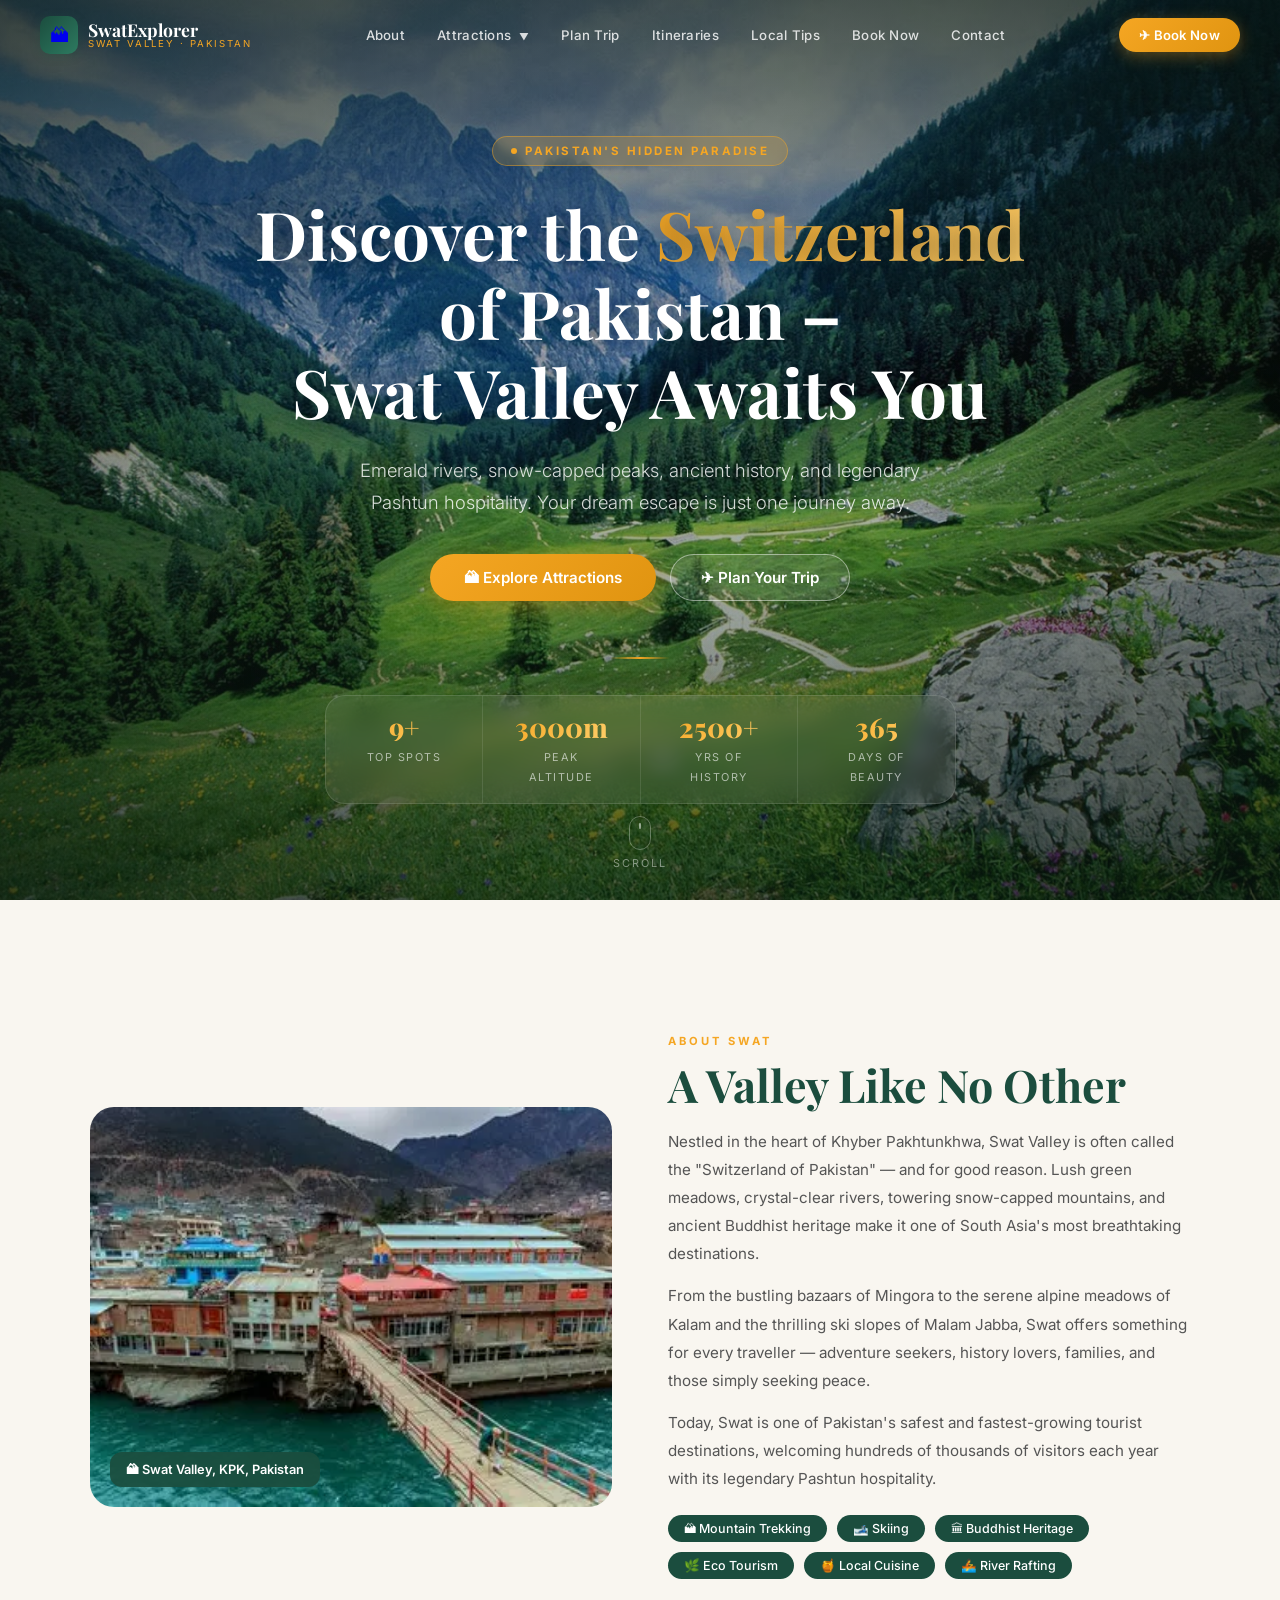
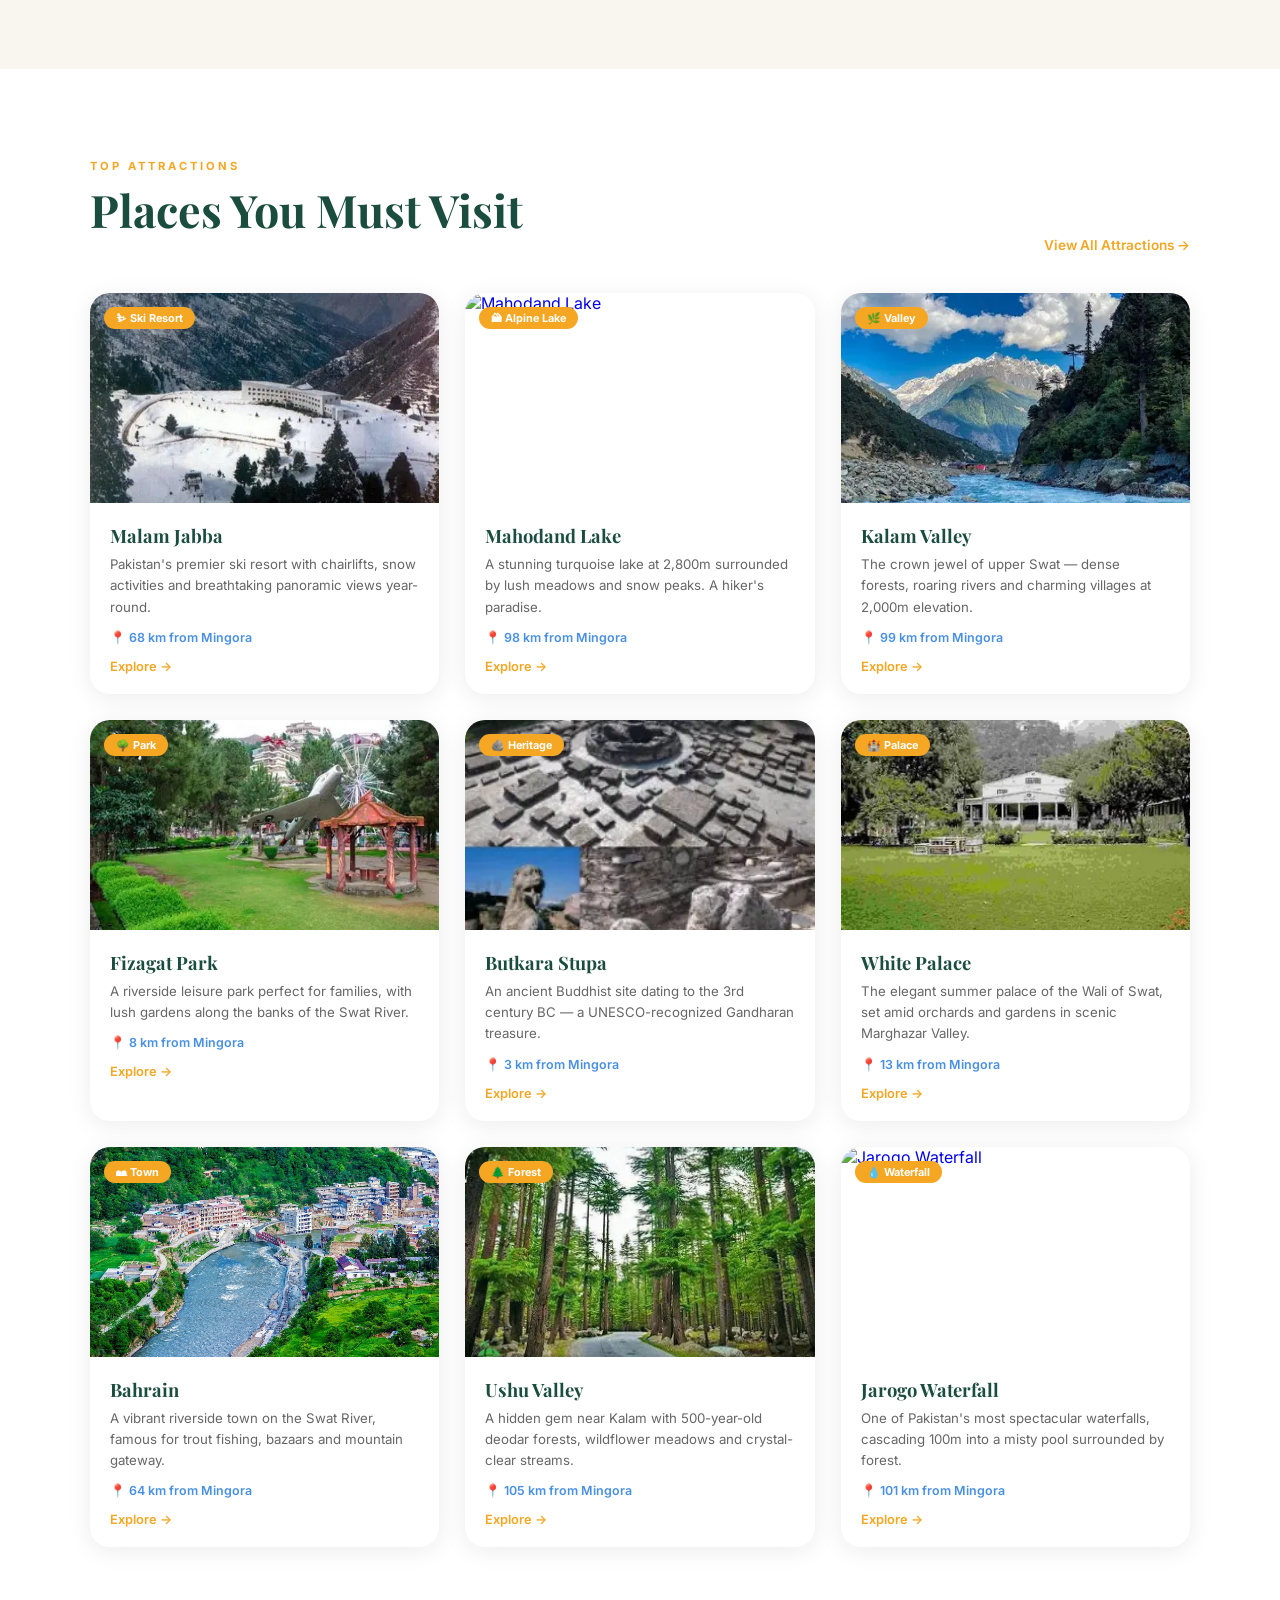
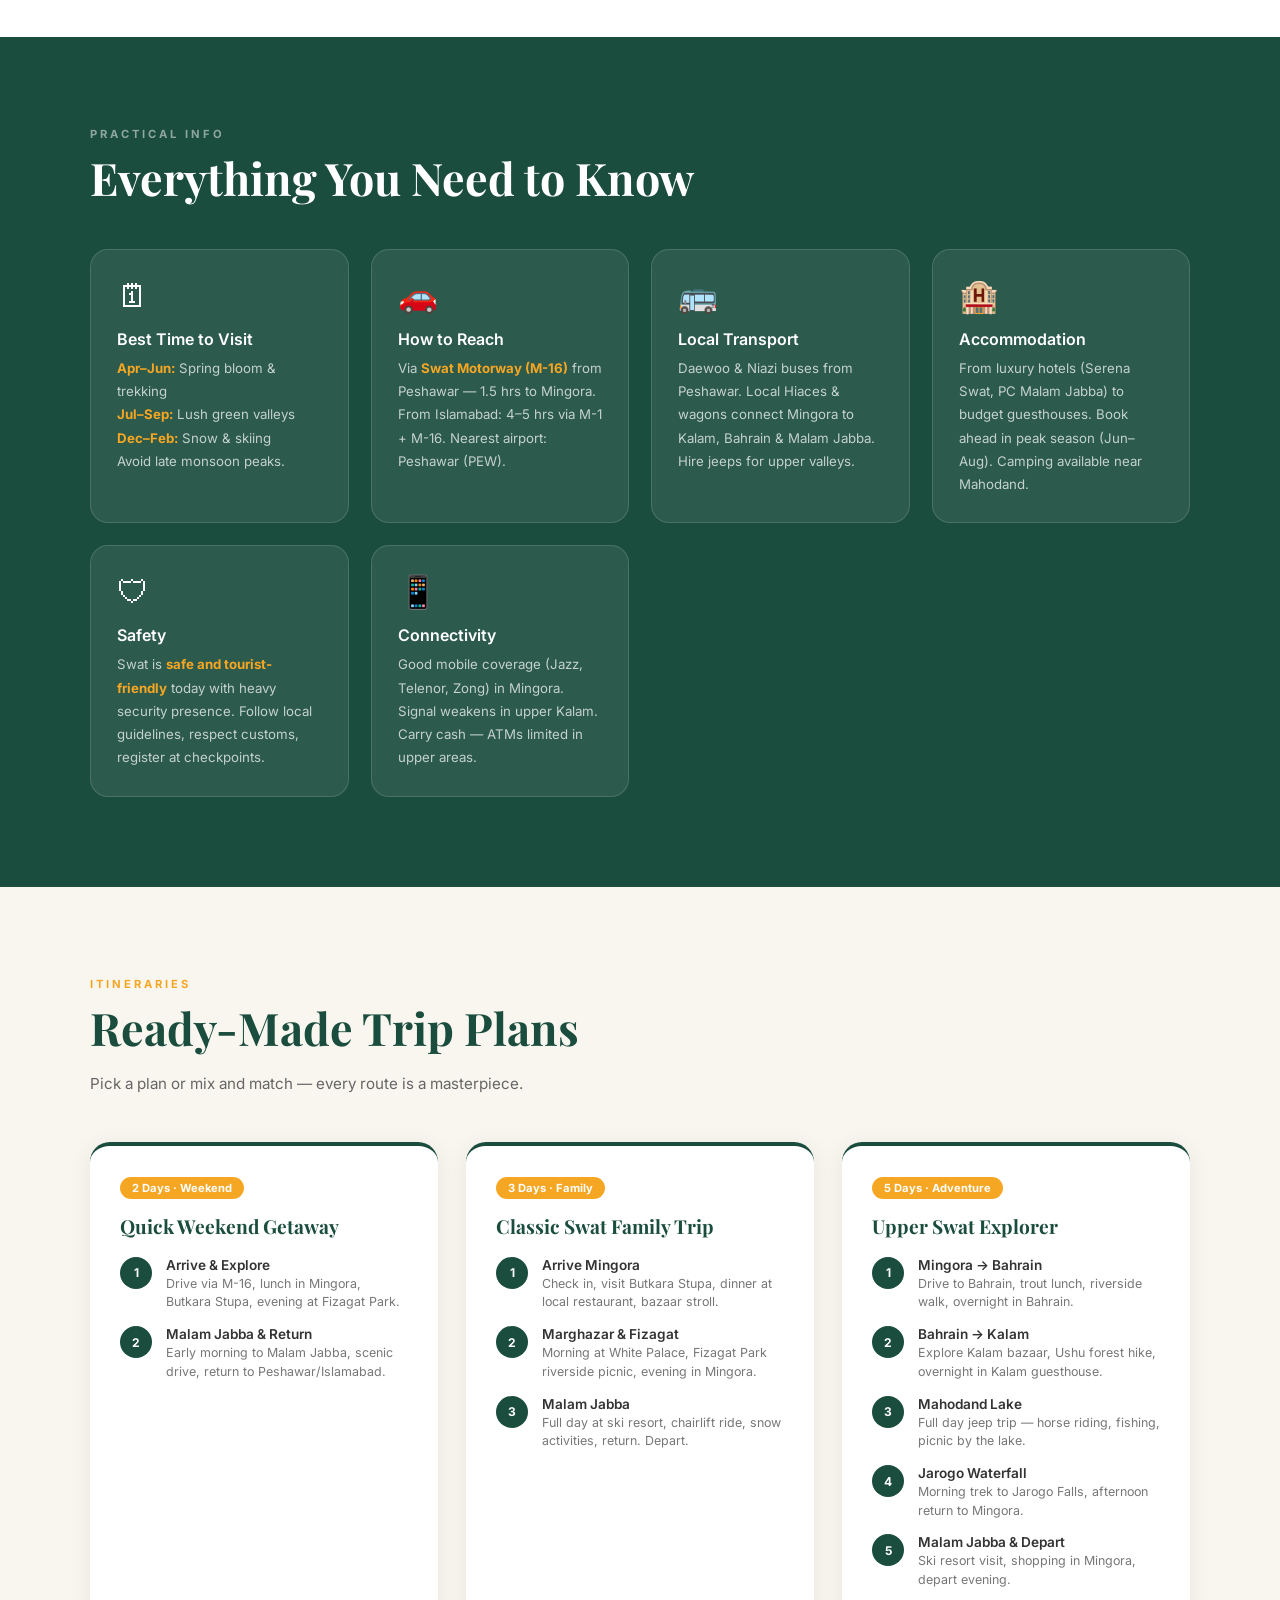
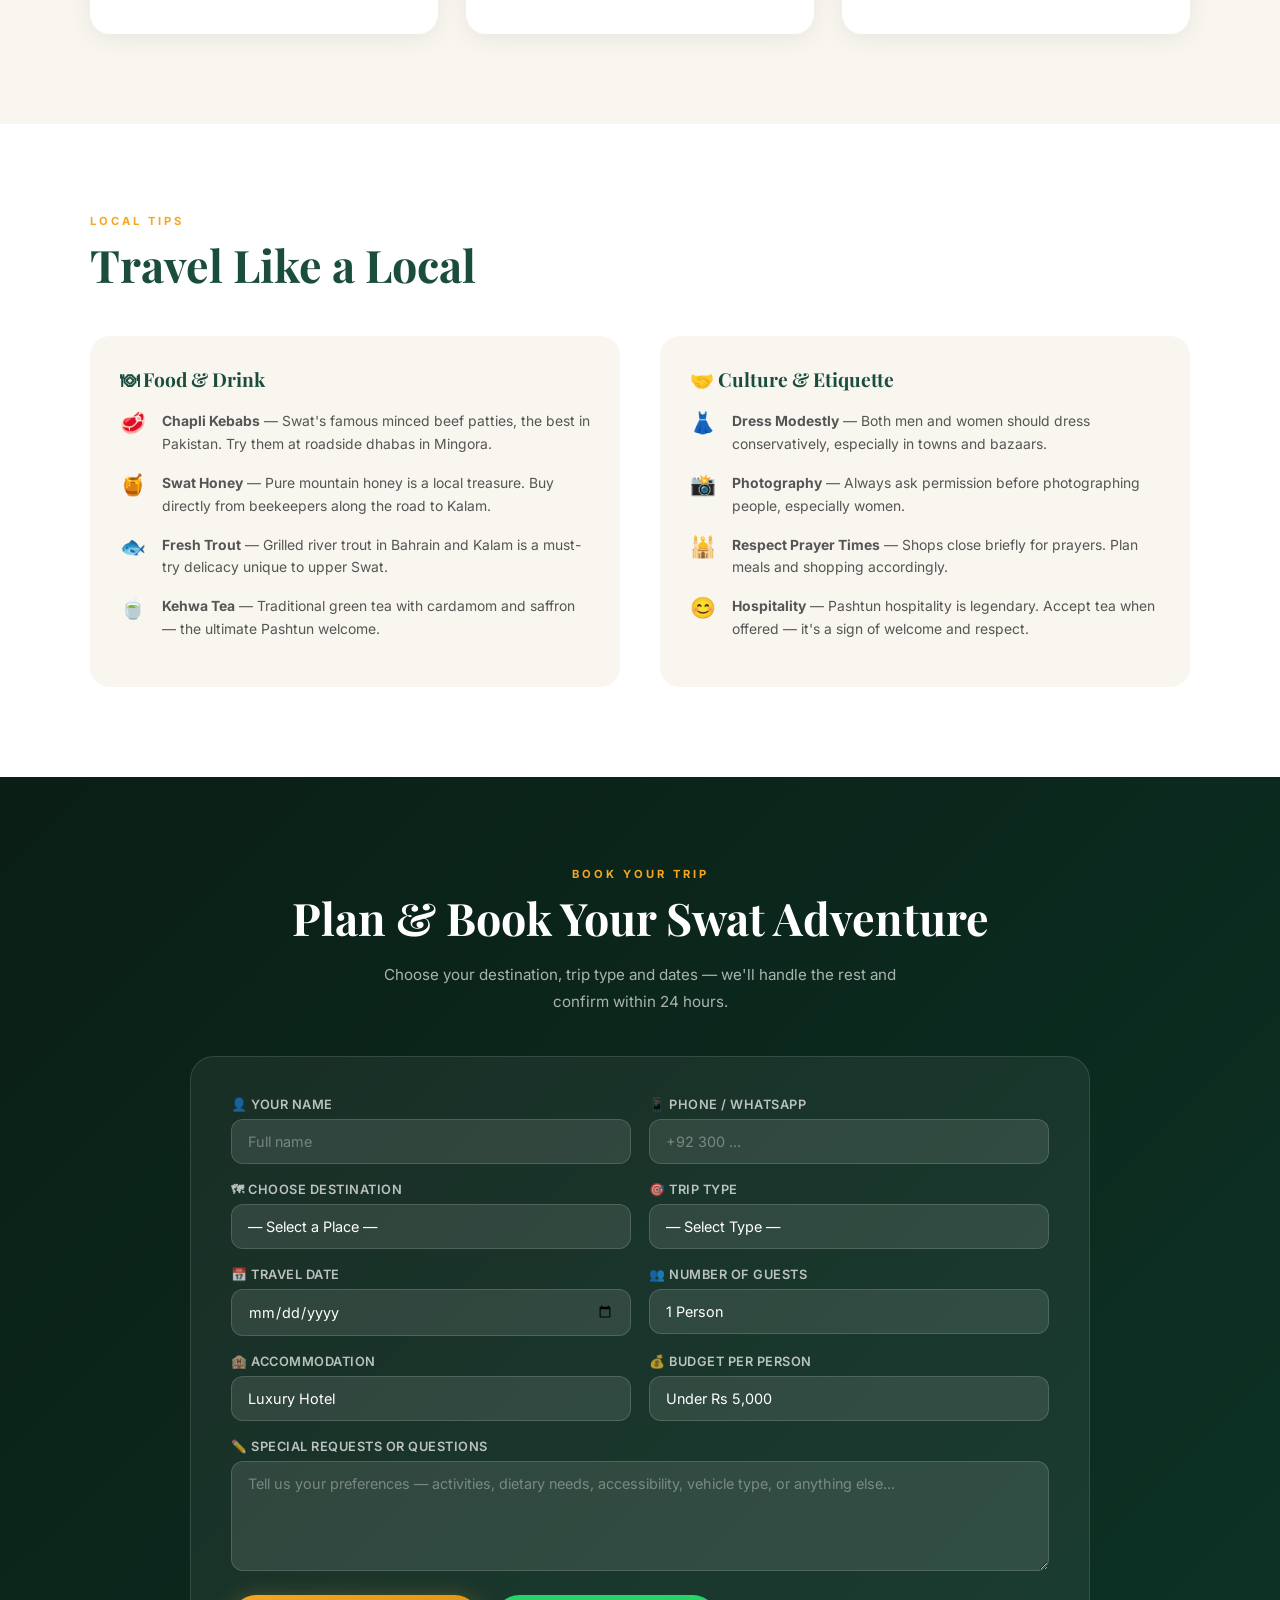
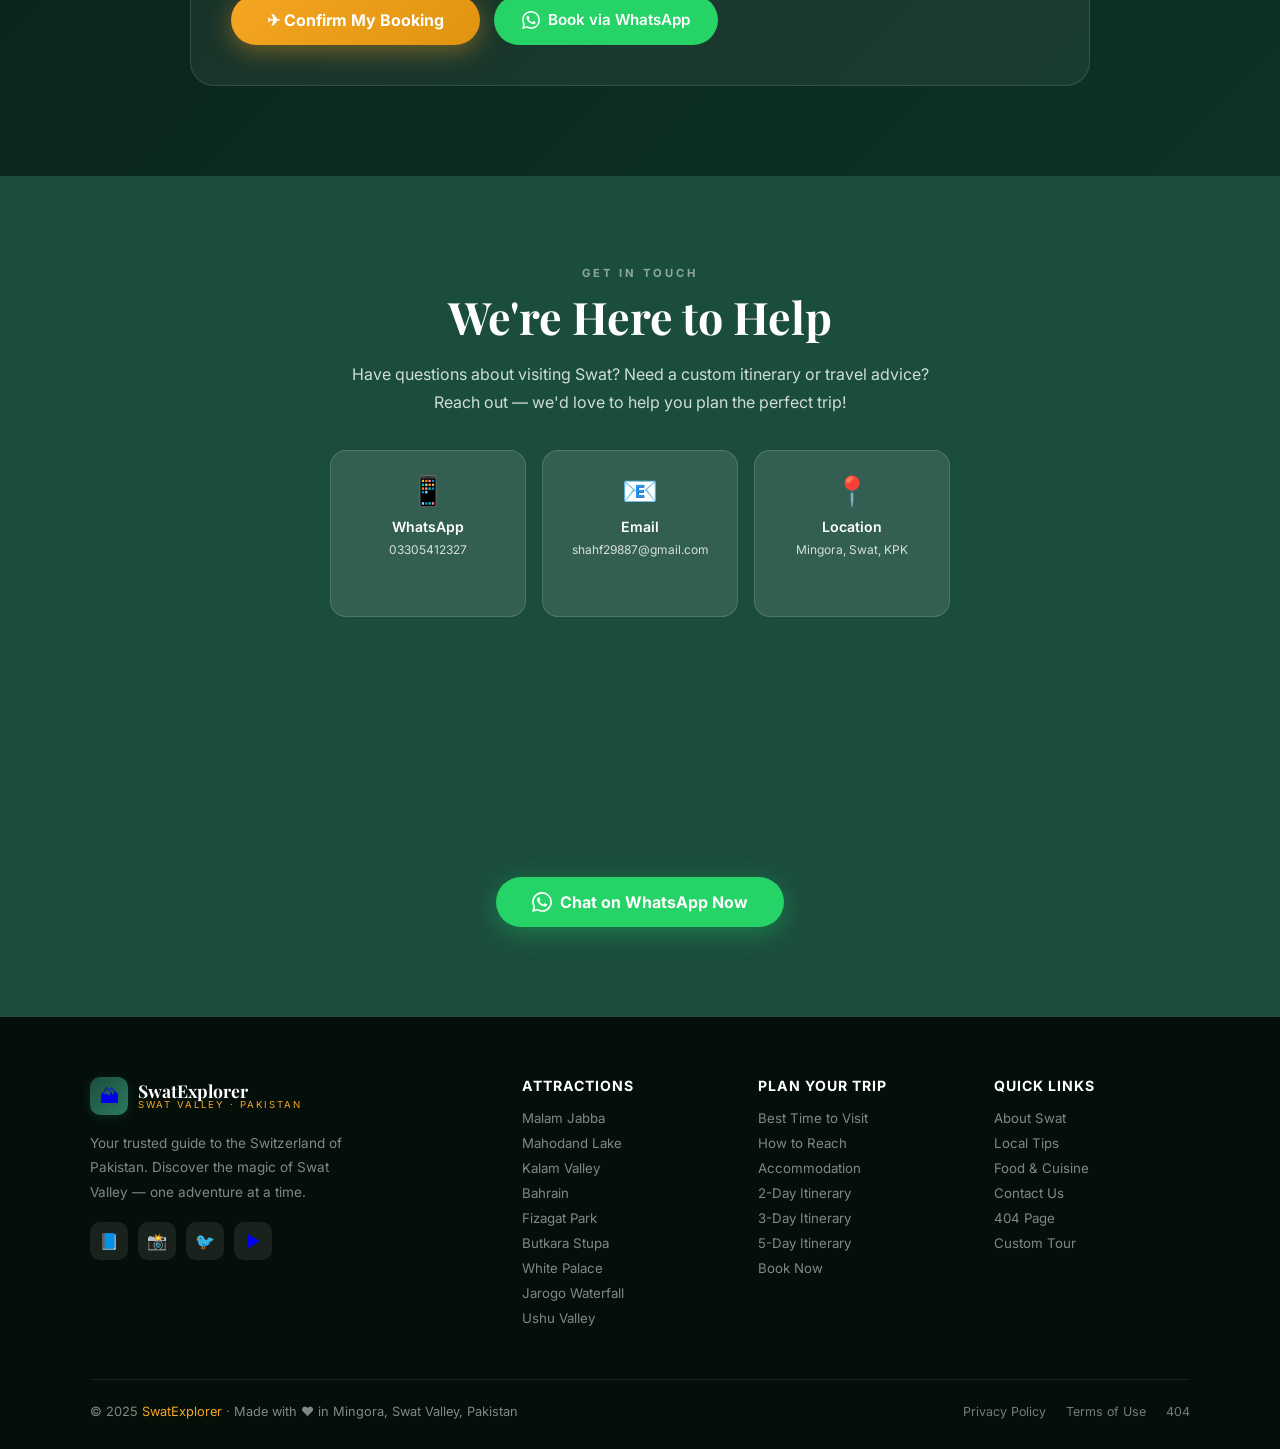
==== commit 53869329: "fix: section background color and photo" ====
--- a/index.html
+++ b/index.html
@@ -104,7 +104,7 @@
     <div class="about-grid">
       <div class="reveal-left">
         <div class="about-img">
-          <img src="/images/my-photo.jpg" alt="About Swat Valley"/>
+          <img src="/images/profile2.webp" alt="About Swat Valley"/>
           <div class="about-img-badge">🏔 Swat Valley, KPK, Pakistan</div>
         </div>
       </div>
@@ -141,7 +141,7 @@
     </div>
     <div class="cards-grid stagger">
       <a href="malam-jabba.html" class="card">
-        <div class="card-img"><img src="https://images.unsplash.com/photo-1506905925346-21bda4d32df4?w=600&q=80" alt="Malam Jabba"/><span class="card-badge">⛷ Ski Resort</span></div>
+        <div class="card-img"><img src="/images/malamjabba.webp" alt="Malam Jabba"/><span class="card-badge">⛷ Ski Resort</span></div>
         <div class="card-body"><h3>Malam Jabba</h3><p>Pakistan's premier ski resort with chairlifts, snow activities and breathtaking panoramic views year-round.</p><div class="card-dist">📍 68 km from Mingora</div><div class="card-arrow">Explore →</div></div>
       </a>
       <a href="mahodand.html" class="card">
@@ -149,19 +149,19 @@
         <div class="card-body"><h3>Mahodand Lake</h3><p>A stunning turquoise lake at 2,800m surrounded by lush meadows and snow peaks. A hiker's paradise.</p><div class="card-dist">📍 98 km from Mingora</div><div class="card-arrow">Explore →</div></div>
       </a>
       <a href="kalam.html" class="card">
-        <div class="card-img"><img src="https://images.unsplash.com/photo-1586348943529-beaae6c28db9?w=600&q=80" alt="Kalam Valley"/><span class="card-badge">🌿 Valley</span></div>
+        <div class="card-img"><img src="/images/kalam.webp" alt="Kalam Valley"/><span class="card-badge">🌿 Valley</span></div>
         <div class="card-body"><h3>Kalam Valley</h3><p>The crown jewel of upper Swat — dense forests, roaring rivers and charming villages at 2,000m elevation.</p><div class="card-dist">📍 99 km from Mingora</div><div class="card-arrow">Explore →</div></div>
       </a>
       <a href="fizagat.html" class="card">
-        <div class="card-img"><img src="https://images.unsplash.com/photo-1518021964703-4b2030f03085?w=600&q=80" alt="Fizagat Park"/><span class="card-badge">🌳 Park</span></div>
+        <div class="card-img"><img src="/images/fizagat.webp" alt="Fizagat Park"/><span class="card-badge">🌳 Park</span></div>
         <div class="card-body"><h3>Fizagat Park</h3><p>A riverside leisure park perfect for families, with lush gardens along the banks of the Swat River.</p><div class="card-dist">📍 8 km from Mingora</div><div class="card-arrow">Explore →</div></div>
       </a>
       <a href="butkara.html" class="card">
-        <div class="card-img"><img src="https://images.unsplash.com/photo-1549880338-65ddcdfd017b?w=600&q=80" alt="Butkara Stupa"/><span class="card-badge">🪨 Heritage</span></div>
+        <div class="card-img"><img src="/images/butkara.webp" alt="Butkara Stupa"/><span class="card-badge">🪨 Heritage</span></div>
         <div class="card-body"><h3>Butkara Stupa</h3><p>An ancient Buddhist site dating to the 3rd century BC — a UNESCO-recognized Gandharan treasure.</p><div class="card-dist">📍 3 km from Mingora</div><div class="card-arrow">Explore →</div></div>
       </a>
       <a href="white-palace.html" class="card">
-        <div class="card-img"><img src="https://images.unsplash.com/photo-1561361058-c24cecae35ca?w=600&q=80" alt="White Palace"/><span class="card-badge">🏰 Palace</span></div>
+        <div class="card-img"><img src="/images/whitepalace2.webp" alt="White Palace"/><span class="card-badge">🏰 Palace</span></div>
         <div class="card-body"><h3>White Palace</h3><p>The elegant summer palace of the Wali of Swat, set amid orchards and gardens in scenic Marghazar Valley.</p><div class="card-dist">📍 13 km from Mingora</div><div class="card-arrow">Explore →</div></div>
       </a>
       <a href="bahrain.html" class="card">
@@ -169,7 +169,7 @@
         <div class="card-body"><h3>Bahrain</h3><p>A vibrant riverside town on the Swat River, famous for trout fishing, bazaars and mountain gateway.</p><div class="card-dist">📍 64 km from Mingora</div><div class="card-arrow">Explore →</div></div>
       </a>
       <a href="ushu-valley.html" class="card">
-        <div class="card-img"><img src="https://images.unsplash.com/photo-1500534314209-a25ddb2bd429?w=600&q=80" alt="Ushu Valley"/><span class="card-badge">🌲 Forest</span></div>
+        <div class="card-img"><img src="/images/ushu valley.webp" alt="Ushu Valley"/><span class="card-badge">🌲 Forest</span></div>
         <div class="card-body"><h3>Ushu Valley</h3><p>A hidden gem near Kalam with 500-year-old deodar forests, wildflower meadows and crystal-clear streams.</p><div class="card-dist">📍 105 km from Mingora</div><div class="card-arrow">Explore →</div></div>
       </a>
       <a href="jarogo.html" class="card">
--- a/css/home.css
+++ b/css/home.css
@@ -48,7 +48,7 @@
 
 /* ── HERO ── */
 .hero{position:relative;min-height:100vh;display:flex;align-items:center;justify-content:center;text-align:center;overflow:hidden;padding:100px 24px 60px;}
-.hero-bg{position:absolute;inset:0;background:url('https://images.unsplash.com/photo-1589308078059-be1415eab4c3?w=1800&q=85') center/cover no-repeat;animation:slowZoom 18s ease-in-out infinite alternate;}
+.hero-bg{position:absolute;inset:0;background:url('/images/swatt.jpeg') center/cover no-repeat;animation:slowZoom 18s ease-in-out infinite alternate;}
 @keyframes slowZoom{from{transform:scale(1.06);}to{transform:scale(1.13);}}
 .hero-overlay{position:absolute;inset:0;background:linear-gradient(to bottom,rgba(10,30,20,0.6) 0%,rgba(10,30,20,0.25) 40%,rgba(10,30,20,0.6) 100%);}
 .hero-overlay2{position:absolute;inset:0;background:radial-gradient(ellipse at center,transparent 30%,rgba(5,15,10,0.5) 100%);}
